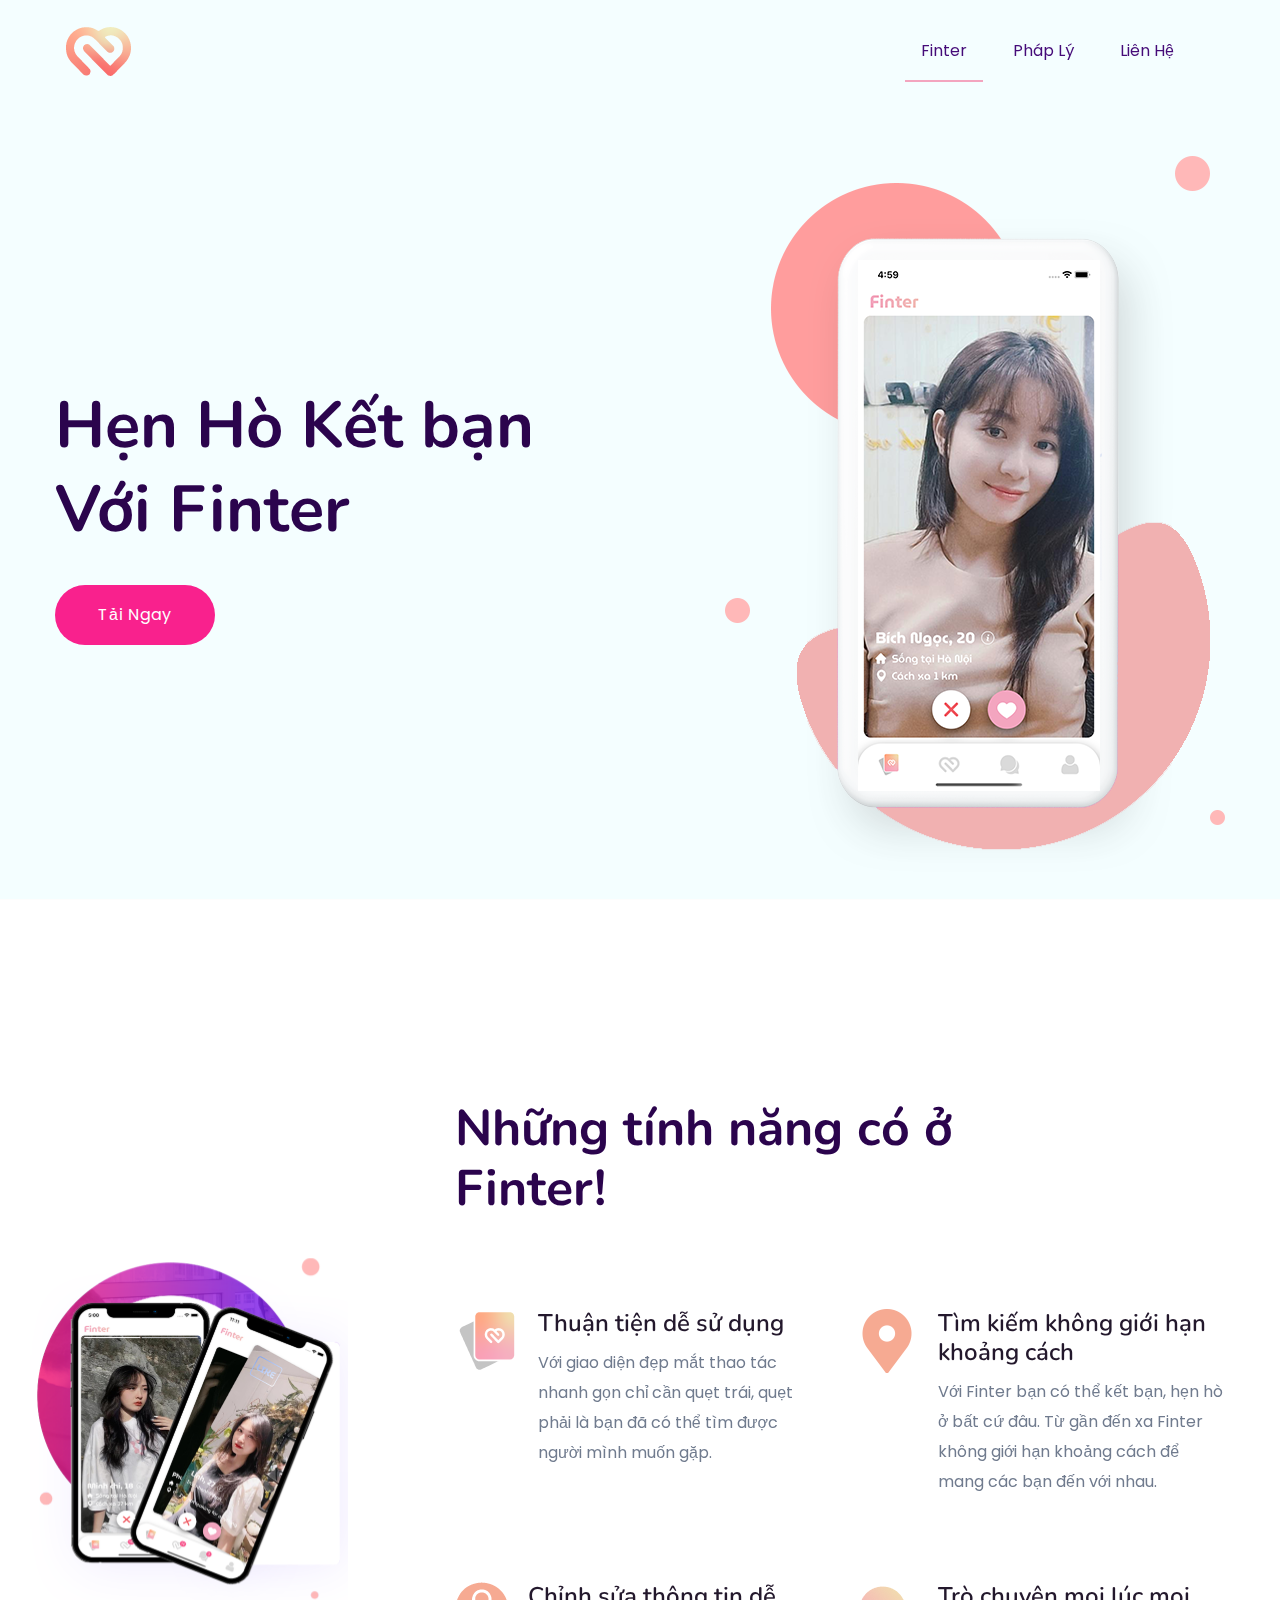
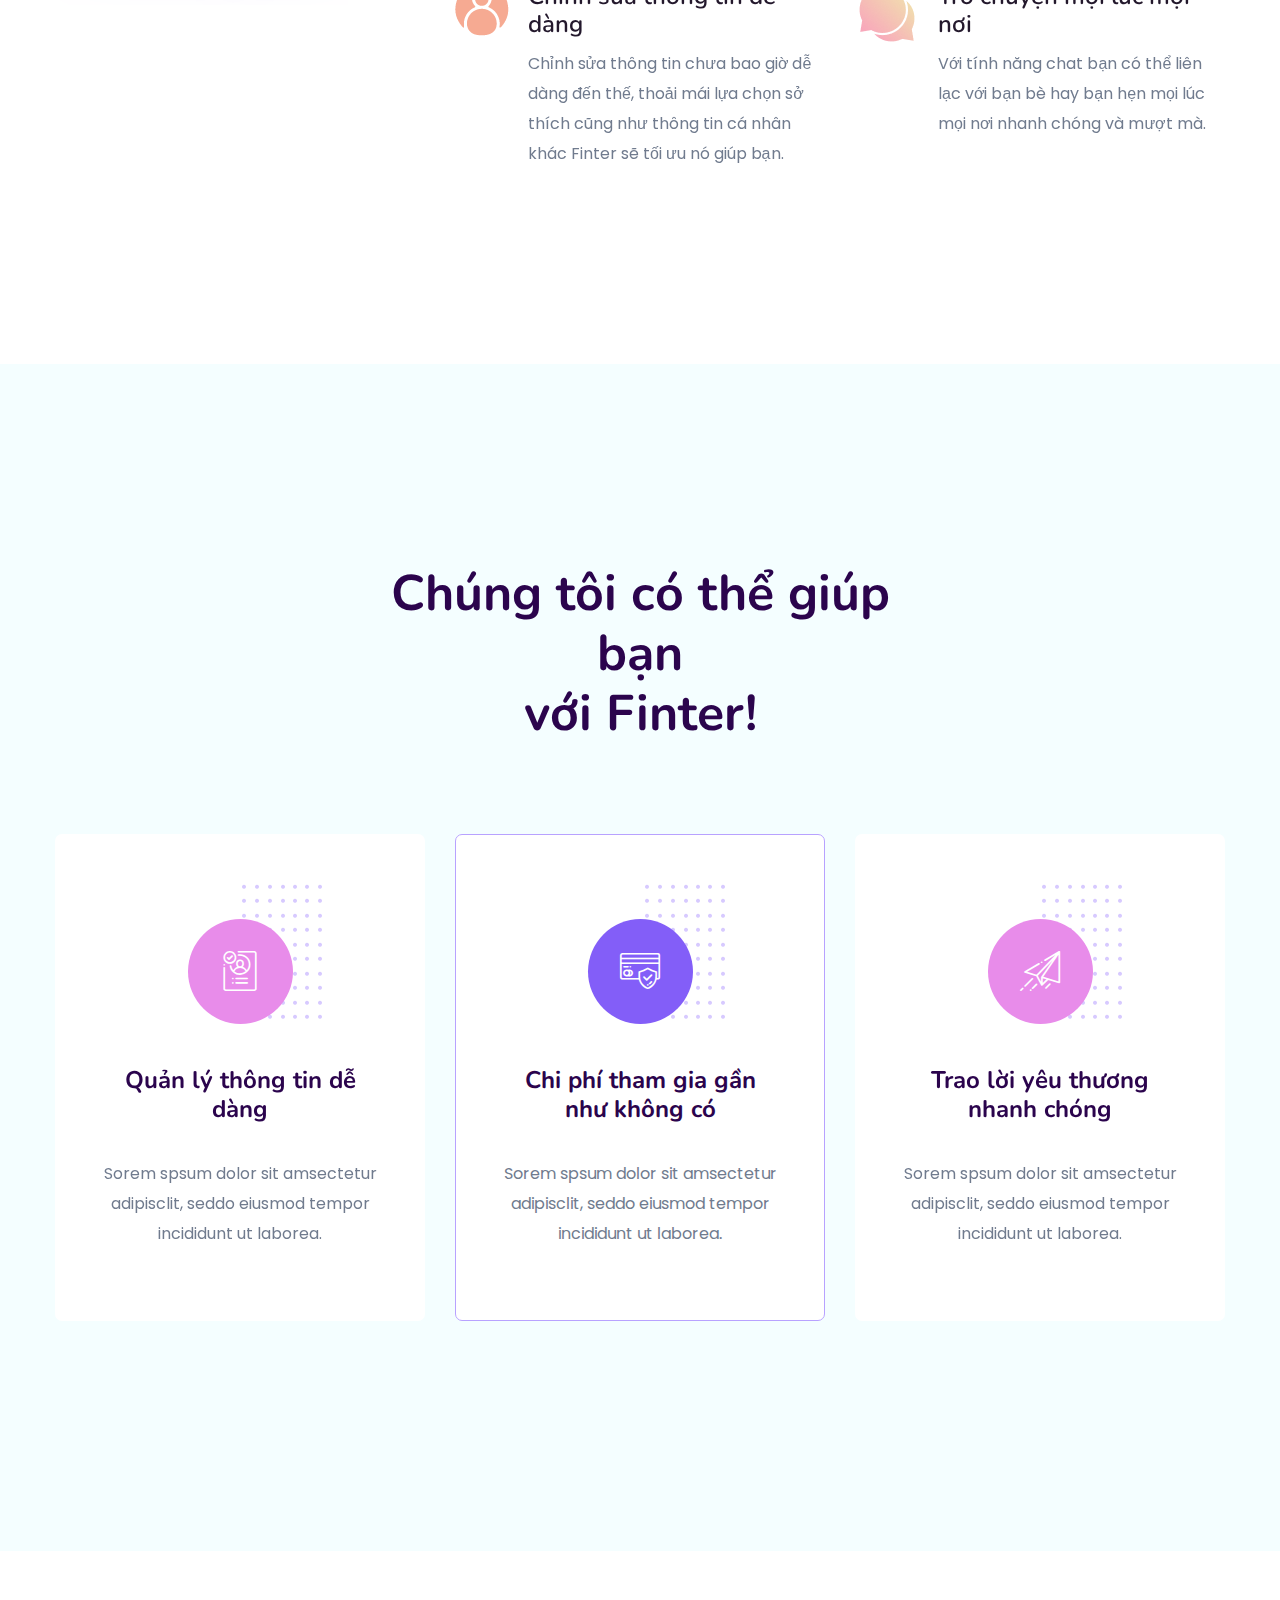
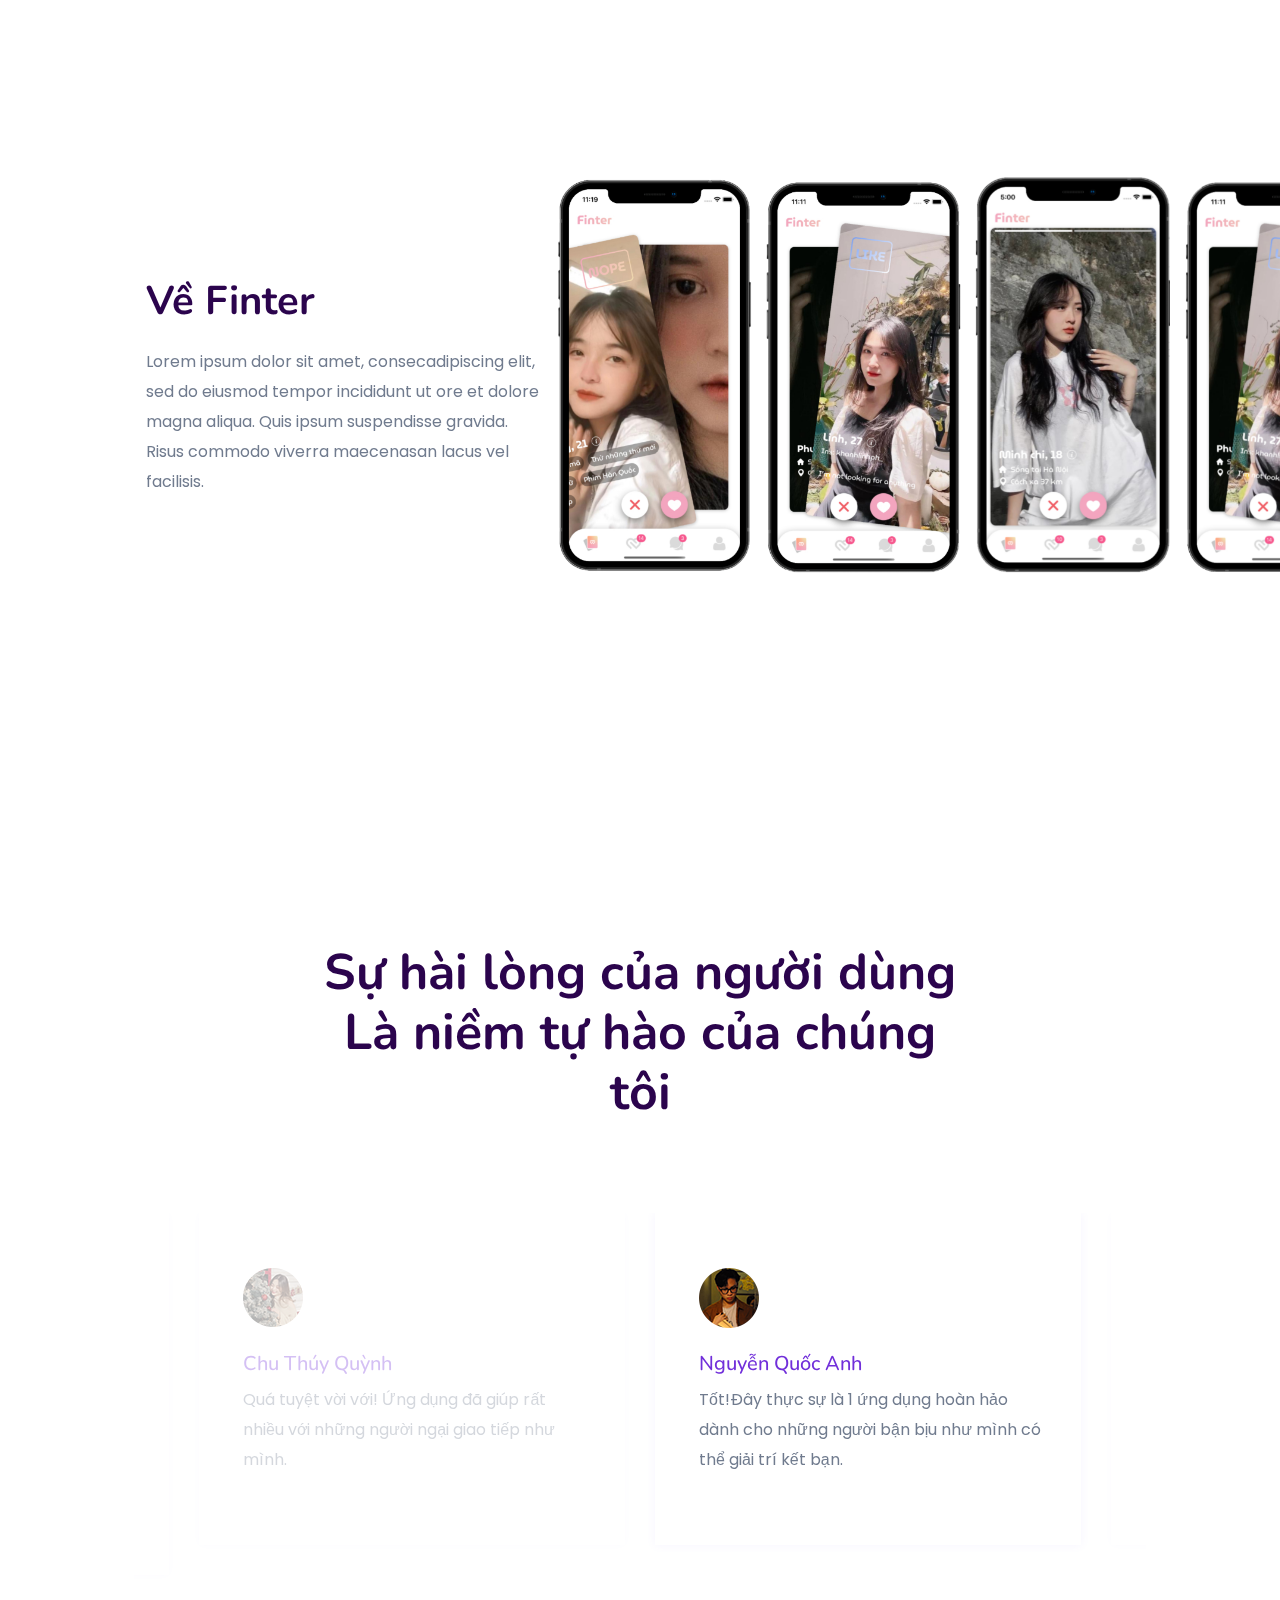
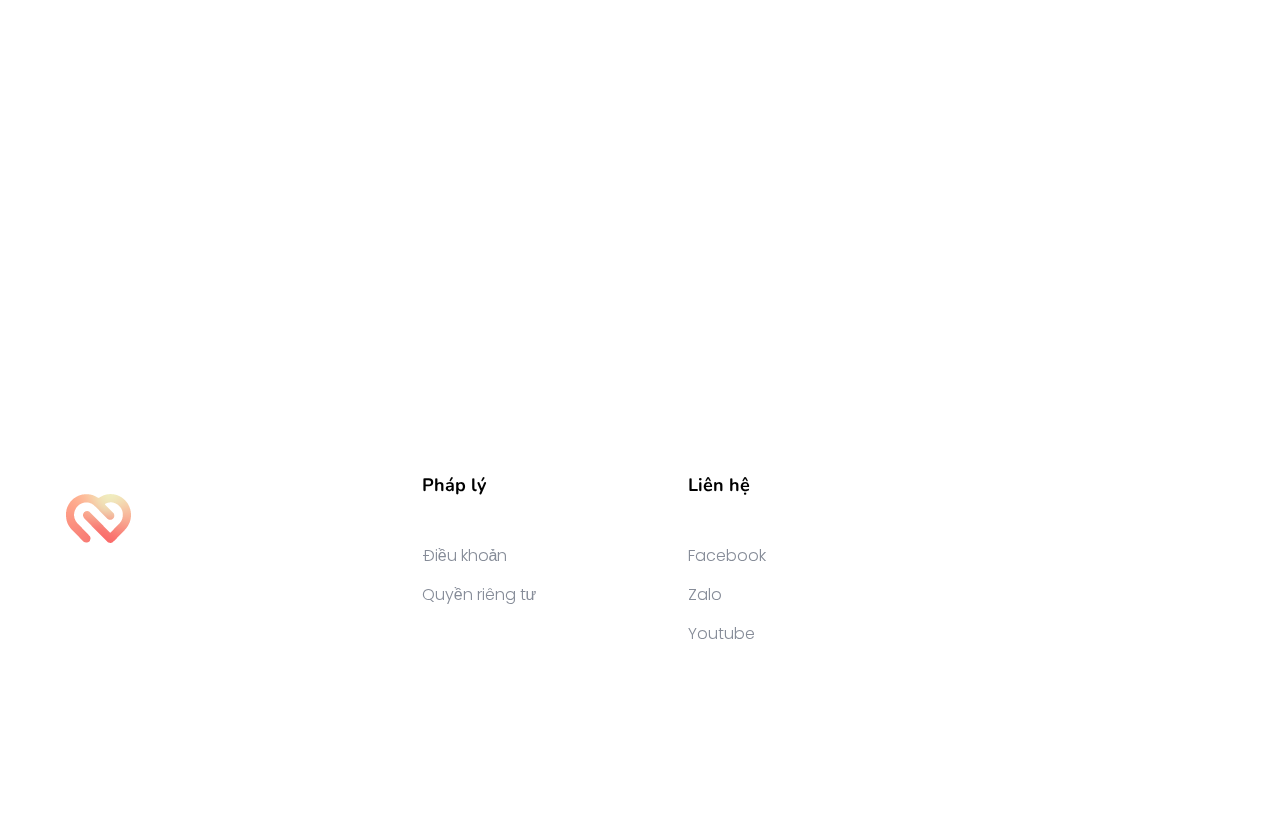
==== index.html @ 0898e244 "Fix screen mobile" ====
<!doctype html>
<html class="no-js" lang="zxx">
    <head>
        <meta charset="utf-8">
        <meta http-equiv="x-ua-compatible" content="ie=edge">
        <title>Finter</title>
        <meta name="description" content="">
        <meta name="viewport" content="width=device-width, initial-scale=1">
        <link rel="manifest" href="site.webmanifest">
		<link rel="shortcut icon" type="image/x-icon" href="assets/img/favicon.ico">

		<!-- CSS here -->
            <link rel="stylesheet" href="assets/css/bootstrap.min.css">
            <link rel="stylesheet" href="assets/css/owl.carousel.min.css">
            <link rel="stylesheet" href="assets/css/flaticon.css">
            <link rel="stylesheet" href="assets/css/slicknav.css">
            <link rel="stylesheet" href="assets/css/animate.min.css">
            <link rel="stylesheet" href="assets/css/magnific-popup.css">
            <link rel="stylesheet" href="assets/css/fontawesome-all.min.css">
            <link rel="stylesheet" href="assets/css/themify-icons.css">
            <link rel="stylesheet" href="assets/css/slick.css">
            <link rel="stylesheet" href="assets/css/nice-select.css">
            <link rel="stylesheet" href="assets/css/style.css">
   </head>

   <body>
       
    <!-- Preloader Start -->
    <div id="preloader-active">
        <div class="preloader d-flex align-items-center justify-content-center">
            <div class="preloader-inner position-relative">
                <div class="preloader-circle"></div>
                <div class="preloader-img pere-text">
                    <img src="assets/img/logo/logotran-87.png" alt="">
                </div>
            </div>
        </div>
    </div>
    <!-- Preloader Start -->

    <header>
        <!-- Header Start -->
       <div class="header-area header-transparrent ">
            <div class="main-header header-sticky">
                <div class="container">
                    <div class="row align-items-center">
                        <!-- Logo -->
                        <div class="col-xl-2 col-lg-2 col-md-2">
                            <div class="logo">
                                <a href="index.html"><img src="assets/img/logo/logotran-87.png " alt=""></a>
                            </div>
                        </div>
                        <div class="col-xl-10 col-lg-10 col-md-10">
                            <!-- Main-menu -->
                            <div class="main-menu f-right d-none d-lg-block">
                                <nav>
                                    <ul id="navigation">    
                                        <li class="active"><a href="index.html"> Finter</a></li>
                                        <!-- <li><a href="feature.html">Feature</a></li>
                                        <li><a href="services.html">Services</a></li>
                                        <li><a href="pricing.html">Pricing</a></li> -->
                                        <li><a href="#">Pháp Lý</a>
                                            <ul class="submenu">
                                                <li><a href="Term.html">Điều Khoản</a></li>
                                                <li><a href="Privacy.html">Quyền Riêng Tư</a></li>
                                                <!-- <li><a href="elements.html">Element</a></li> -->
                                            </ul>
                                        </li>
                                        <li><a href="contact.html">Liên Hệ</a></li>
                                    </ul>
                                </nav>
                            </div>
                        </div>
                        <!-- Mobile Menu -->
                        <div class="col-12">
                            <div class="mobile_menu d-block d-lg-none"></div>
                        </div>
                    </div>
                </div>
            </div>
       </div>
        <!-- Header End -->
    </header>

    <main>

        <!-- Slider Area Start-->
        <div class="slider-area ">
            <div class="slider-active">
                <div class="single-slider slider-height slider-padding sky-blue d-flex align-items-center">
                    <div class="container">
                        <div class="row d-flex align-items-center">
                            <div class="col-lg-6 col-md-9 ">
                                <div class="hero__caption">
                                    <!-- <span data-animation="fadeInUp" data-delay=".4s">App Landing Page</span> -->
                                    <h1 data-animation="fadeInUp" data-delay=".6s">Hẹn Hò Kết bạn<br>Với Finter</h1>
                                    <!-- <p data-animation="fadeInUp" data-delay=".8s">Dorem ipsum dolor sitamet, consectetur adipiscing elit, sed do eiusm tempor incididunt ulabore et dolore magna aliqua.</p> -->
                                    <!-- Slider btn -->
                                   <div class="slider-btns">
                                        <!-- Hero-btn -->
                                        <a data-animation="fadeInLeft" data-delay="1.0s" href="services.html" class="btn radius-btn">Tải ngay</a>
                                        <!-- Video Btn -->
                                        <!-- <a data-animation="fadeInRight" data-delay="1.0s" class="popup-video video-btn ani-btn" href="https://www.youtube.com/watch?v=1aP-TXUpNoU"><i class="fas fa-play"></i></a> -->
                                   </div>
                                </div>
                            </div>
                            <div class="col-lg-6">
                                <div class="hero__img d-none d-lg-block f-right" data-animation="fadeInRight" data-delay="1s">
                                    <img src="assets/img/hero/hero_right.png" alt="">
                                </div>
                            </div>
                        </div>
                    </div>
                </div> 
                <div class="single-slider slider-height slider-padding sky-blue d-flex align-items-center">
                    <div class="container">
                        <div class="row d-flex align-items-center">
                            <div class="col-lg-6 col-md-9 ">
                                <div class="hero__caption">
                                    <span data-animation="fadeInUp" data-delay=".4s">App Landing Page</span>
                                    <h1 data-animation="fadeInUp" data-delay=".6s">Get things done<br>with Appco</h1>
                                    <p data-animation="fadeInUp" data-delay=".8s">Dorem ipsum dolor sitamet, consectetur adipiscing elit, sed do eiusm tempor incididunt ulabore et dolore magna aliqua.</p>
                                    <!-- Slider btn -->
                                   <div class="slider-btns">
                                        <!-- Hero-btn -->
                                        <a data-animation="fadeInLeft" data-delay="1.0s" href="industries.html" class="btn radius-btn">Download</a>
                                        <!-- Video Btn -->
                                        <a data-animation="fadeInRight" data-delay="1.0s" class="popup-video video-btn ani-btn" href="https://www.youtube.com/watch?v=1aP-TXUpNoU"><i class="fas fa-play"></i></a>
                                   </div>
                                </div>
                            </div>
                            <div class="col-lg-6">
                                <div class="hero__img d-none d-lg-block f-right" data-animation="fadeInRight" data-delay="1s">
                                    <img src="assets/img/hero/hero_right.png" alt="">
                                </div>
                            </div>
                        </div>
                    </div>
                </div> 
            </div>
        </div>
        <!-- Slider Area End -->
        <!-- Best Features Start -->
        <section class="best-features-area section-padd4">
            <div class="container">
                <div class="row justify-content-end">
                    <div class="col-xl-8 col-lg-10">
                        <!-- Section Tittle -->
                        <div class="row">
                            <div class="col-lg-10 col-md-10">
                                <div class="section-tittle">
                                    <h2>Những tính năng có ở Finter!</h2>
                                </div>
                            </div>
                        </div>
                        <!-- Section caption -->
                        <div class="row">
                            <div class="col-xl-6 col-lg-6 col-md-6">
                                <div class="single-features mb-70">
                                    <div class="features-icon">
                                        <img src="assets/img/icons/discoverActive.png" alt="">
                                    </div>
                                    <div class="features-caption">
                                        <h3>Thuận tiện dễ sử dụng</h3>
                                        <p>Với giao diện đẹp mắt thao tác nhanh gọn chỉ cần quẹt trái, quẹt phải là bạn đã có thể tìm được người mình muốn gặp.</p>
                                    </div>
                                </div>
                            </div>
                             <div class="col-xl-6 col-lg-6 col-md-6">
                                <div class="single-features mb-70">
                                    <div class="features-icon">
                                        <img src="assets/img/icons/place.png " alt="">
                                    </div>
                                    <div class="features-caption">
                                        <h3>Tìm kiếm không giới hạn khoảng cách</h3>
                                        <p>Với Finter bạn có thể kết bạn, hẹn hò ở bất cứ đâu. Từ gần đến xa Finter không giới hạn khoảng cách để mang các bạn đến với nhau.</p>
                                    </div>
                                </div>
                            </div> 
                            <div class="col-xl-6 col-lg-6 col-md-6">
                                <div class="single-features mb-70">
                                    <div class="features-icon">
                                        <img src="assets/img/icons/infor.png" alt="">
                                    </div>
                                    <div class="features-caption">
                                        <h3>Chỉnh sửa thông tin dễ dàng</h3>
                                        <p>Chỉnh sửa thông tin chưa bao giờ dễ dàng đến thế, thoải mái lựa chọn sở thích cũng như thông tin cá nhân khác Finter sẽ tối ưu nó giúp bạn.</p>
                                    </div>
                                </div>
                            </div>
                             <div class="col-xl-6 col-lg-6 col-md-6">
                                <div class="single-features mb-70">
                                    <div class="features-icon">
                                        <img src="assets/img/icons/talkActive.png" alt="">
                                    </div>
                                    <div class="features-caption">
                                        <h3>Trò chuyện mọi lúc mọi nơi</h3>
                                        <p>Với tính năng chat bạn có thể liên lạc với bạn bè hay bạn hẹn mọi lúc mọi nơi nhanh chóng và mượt mà.</p>
                                    </div>
                                </div>
                            </div>
                        </div>
                    </div>
                </div>
            </div>
            <!-- Shpe -->
            <div class="features-shpae d-none d-lg-block">
                <img src="assets/img/shape/best-features.png" alt="">
            </div>
        </section>
        <!-- Best Features End -->
        <!-- Services Area Start -->
        <section class="service-area sky-blue section-padding2" >
            <div class="container">
                <!-- Section Tittle -->
                <div class="row d-flex justify-content-center">
                    <div class="col-lg-6">
                        <div class="section-tittle text-center">
                            <h2>Chúng tôi có thể giúp bạn<br>với Finter!</h2>
                        </div>
                    </div>
                </div>
                <!-- Section caption -->
                <div class="row">
                    <div class="col-xl-4 col-lg-4 col-md-6">
                        <div class="services-caption text-center mb-30">
                            <div class="service-icon">
                                <span class="flaticon-businessman"></span>
                            </div> 
                            <div class="service-cap">
                                <h4><a>Quản lý thông tin dễ dàng</a></h4>
                                <p>Sorem spsum dolor sit amsectetur adipisclit, seddo eiusmod tempor incididunt ut laborea.</p>
                            </div>
                        </div>
                    </div>
                    <div class="col-xl-4 col-lg-4 col-md-6">
                        <div class="services-caption active text-center mb-30">
                            <div class="service-icon">
                                <span class="flaticon-pay"></span>
                            </div> 
                            <div class="service-cap">
                                <h4><a>Chi phí tham gia gần như không có</a></h4>
                                <p>Sorem spsum dolor sit amsectetur adipisclit, seddo eiusmod tempor incididunt ut laborea.</p>
                            </div>
                        </div>
                    </div> 
                    <div class="col-xl-4 col-lg-4 col-md-6">
                        <div class="services-caption text-center mb-30">
                            <div class="service-icon">
                                <span class="flaticon-plane"></span>
                            </div> 
                            <div class="service-cap">
                                <h4><a>Trao lời yêu thương nhanh chóng</a></h4>
                                <p>Sorem spsum dolor sit amsectetur adipisclit, seddo eiusmod tempor incididunt ut laborea.</p>
                            </div>
                        </div>
                    </div>
                </div>
            </div>
        </section>
        <!-- Services Area End -->
        <!-- Applic App Start -->
        <div class="applic-apps section-padding2" >
            <div class="container-fluid">
                <div class="row">
                    <!-- slider Heading -->
                    <div class="col-xl-4 col-lg-4 col-md-8">
                        <div class="single-cases-info mb-30">
                            <h3><br>Về Finter</h3>
                            <p>Lorem ipsum dolor sit amet, consecadipiscing elit, sed do eiusmod tempor incididunt ut ore et dolore magna aliqua. Quis ipsum suspendisse gravida. Risus commodo viverra maecenasan lacus vel facilisis. </p>
                        </div>
                    </div>
                    <!-- OwL -->
                    <div class="col-xl-8 col-lg-8 col-md-col-md-7">
                        <div class="app-active owl-carousel"> 
                            <div class="single-cases-img">
                                <img src="assets/img/gallery/App4.png" alt="">
                            </div>
                            <div class="single-cases-img">
                                <img src="assets/img/gallery/App5.png" alt="">
                            </div>
                            <div class="single-cases-img">
                                <img src="assets/img/gallery/App6.png" alt="">
                            </div>
                            <div class="single-cases-img">
                                <img src="assets/img/gallery/App7.png" alt="">
                            </div>
                            <div class="single-cases-img">
                                <img src="assets/img/gallery/App8.png" alt="">
                            </div>
                        </div>
                    </div>
                </div>
            </div>
        </div>
        <!-- Applic App End -->
        <!-- Best Pricing Start -->
        <!-- <section class="best-pricing pricing-padding" data-background="assets/img/gallery/best_pricingbg.jpg">
            <div class="container">-->
                <!-- Section Tittle -->
                <!-- <div class="row d-flex justify-content-center">
                    <div class="col-lg-6 col-md-8">
                        <div class="section-tittle section-tittle2 text-center">
                            <h2>Choose Your Very Best Pricing Plan.</h2>
                        </div>
                    </div>
                </div>
            </div>
        </section> -->
        <!-- Best Pricing End -->
        <!-- Pricing Card Start -->
        <!-- <div class="pricing-card-area">
            <div class="container">
                <div class="row">
                    <div class="col-xl-4 col-lg-4 col-md-6">
                        <div class="single-card text-center mb-30">
                            <div class="card-top">
                                <span>2 Years</span>
                                <h4>$05 <span>/ month</span></h4>
                            </div>
                            <div class="card-bottom">
                                <ul>
                                    <li>Increase traffic 50%</li>
                                    <li>E-mail support</li>
                                    <li>10 Free Optimization</li>
                                    <li>24/7  support</li>
                                </ul>
                                <a href="services.html" class="btn card-btn1">Get Started</a>
                            </div>
                        </div>
                    </div>
                    <div class="col-xl-4 col-lg-4 col-md-6">
                        <div class="single-card  text-center mb-30">
                            <div class="card-top">
                                <span>2 Years</span>
                                <h4>$05 <span>/ month</span></h4>
                            </div>
                            <div class="card-bottom">
                                <ul>
                                    <li>Increase traffic 50%</li>
                                    <li>E-mail support</li>
                                    <li>10 Free Optimization</li>
                                    <li>24/7  support</li>
                                </ul>
                                <a href="services.html" class="btn card-btn1">Get Started</a>
                            </div>
                        </div>
                    </div>
                    <div class="col-xl-4 col-lg-4 col-md-6">
                        <div class="single-card text-center mb-30">
                            <div class="card-top">
                                <span>2 Years</span>
                                <h4>$05 <span>/ month</span></h4>
                            </div>
                            <div class="card-bottom">
                                <ul>
                                    <li>Increase traffic 50%</li>
                                    <li>E-mail support</li>
                                    <li>10 Free Optimization</li>
                                    <li>24/7  support</li>
                                </ul>
                                <a href="services.html" class="btn card-btn1">Get Started</a>
                            </div>
                        </div>
                    </div>
                </div>
            </div>
        </div> -->
        <!-- Pricing Card End -->
        <!-- Our Customer Start -->
        <div class="our-customer section-padd-top30" >
            <div class="container-fluid">
            <div class="our-customer-wrapper">
                    <!-- Section Tittle -->
                    <div class="row d-flex justify-content-center">
                        <div class="col-xl-8">
                            <div class="section-tittle text-center">
                                <h2>Sự hài lòng của người dùng<br> Là niềm tự hào của chúng tôi</h2>
                            </div>
                        </div>
                    </div>
                    <div class="row">
                        <div class="col-12">
                            <div class="customar-active dot-style d-flex dot-style">
                                <div class="single-customer mb-100">
                                    <div class="what-img">
                                        <img src="assets/img/shape/man4.png" alt="">
                                    </div>
                                    <div class="what-cap">
                                        <h4><a>Phạm Văn Khoa</a></h4>
                                        <p>Nhờ Finter mà mình đã tìm được nửa kia cũng như hàng ngàn người có cùng sở thích với mình.</p>
                                    </div>
                                </div>
                            
                                <div class="single-customer mb-100">
                                    <div class="what-img">
                                        <img src="assets/img/shape/man5.png" alt="">
                                    </div>
                                    <div class="what-cap">
                                        <h4><a>Nguyễn Quốc Hiếu</a></h4>
                                        <p>Tìm người phù hợp chưa bao giờ là dễ với mình, thế nhưng nhờ Finter mọi thứ đã trở nên quá dễ dàng và cũng từ đó mình đã tìm được người ấy.</p>
                                    </div>
                                </div>
                            
                                <div class="single-customer mb-100">
                                    <div class="what-img">
                                        <img src="assets/img/shape/man6.png" alt="">
                                    </div>
                                    <div class="what-cap">
                                        <h4><a>Chu Thúy Quỳnh</a></h4>
                                        <p>Quá tuyệt vời với! Ứng dụng đã giúp rất nhiều với những người ngại giao tiếp như mình.</p>
                                    </div>
                                </div>
                            
                                <div class="single-customer mb-100">
                                    <div class="what-img">
                                        <img src="assets/img/shape/man7.png" alt="">
                                    </div>
                                    <div class="what-cap">
                                        <h4><a>Nguyễn Quốc Anh</a></h4>
                                        <p>Tốt!Đây thực sự là 1 ứng dụng hoàn hảo dành cho những người bận bịu như mình có thể giải trí kết bạn.</p>
                                    </div>
                                </div>
                            
                            </div>
                        </div>
                    </div>
            </div>
            </div>
        </div>           
        <!-- Our Customer End -->        
     
    </main>
   <footer>

       <!-- Footer Start-->
      <div class="footer-main">
        <div class="footer-area footer-padding">
            <div class="container">
                <div class="row  justify-content-between">
                    <div class="col-lg-3 col-md-4 col-sm-8">
                         <div class="single-footer-caption mb-30">
                              <!-- logo -->
                             <div class="footer-logo">
                                 <a href="index.html"><img src="assets/img/logo/logotran-87.png" alt=""></a>
                             </div>
                             <div class="footer-tittle">
                                 <div class="footer-pera">
                                     <!-- <p class="info1">Lorem ipsum dolor sit amet, consectetur adipisicing elit sed do eiusmod tempor incididunt ut labore.</p> -->
                                </div>
                             </div>
                         </div>
                    </div>
                    <div class="col-lg-2 col-md-4 col-sm-5">
                        <div class="single-footer-caption mb-50">
                            <div class="footer-tittle">
                                <h4>Pháp lý</h4>
                                <ul>
                                    <li><a href="Term.html">Điều khoản</a></li>
                                    <li><a href="Privacy.html">Quyền riêng tư</a></li>
                                    <!-- <li><a href="#">Pricing</a></li>
                                    <li><a href="#">Download</a></li>
                                    <li><a href="#">Reviews</a></li> -->
                                </ul>
                            </div>
                        </div>
                    </div>
                    <div class="col-lg-2 col-md-4 col-sm-7">
                        <div class="single-footer-caption mb-50">
                            <div class="footer-tittle">
                                <h4>Liên hệ</h4>
                                <ul>
                                    <li><a href="#">Facebook</a></li>
                                    <li><a href="#">Zalo</a></li>
                                    <li><a href="#">Youtube</a></li>
                                    
                                </ul>
                            </div>
                        </div>
                    </div>
                    <div class="col-lg-3 col-md-6 col-sm-8">
                        <div class="single-footer-caption mb-50">
                            <div class="footer-tittle">
                                <!-- <h4>Newsletter</h4>
                                 <div class="footer-pera footer-pera2">
                                 <p>Heaven fruitful doesn't over lesser in days. Appear </p>
                             </div>  -->
                             <!-- Form -->
                             <!-- <div class="footer-form">
                                 <div id="mc_embed_signup">
                                     <form target="_blank" action="https://spondonit.us12.list-manage.com/subscribe/post?u=1462626880ade1ac87bd9c93a&amp;id=92a4423d01" method="get" class="subscribe_form relative mail_part" novalidate="true">
                                         <input type="email" name="EMAIL" id="newsletter-form-email" placeholder=" Email Address " class="placeholder hide-on-focus" onfocus="this.placeholder = ''" onblur="this.placeholder = ' Email Address '">
                                         <div class="form-icon">
                                             <button type="submit" name="submit" id="newsletter-submit" class="email_icon newsletter-submit button-contactForm"><img src="assets/img/shape/form_icon.png" alt=""></button>
                                         </div>
                                         <div class="mt-10 info"></div>
                                     </form>
                                 </div>
                             </div> -->
                            </div>
                        </div>
                    </div>
                </div>
                <!-- Copy-Right -->
                <div class="row align-items-center">
                    <div class="col-xl-12 ">
                        <div class="footer-copy-right">
                           <!-- <p>Link back to Colorlib can't be removed. Template is licensed under CC BY 3.0.
  Copyright &copy;<script>document.write(new Date().getFullYear());</script> All rights reserved | This template is made with <i class="ti-heart" aria-hidden="true"></i> by <a href="https://colorlib.com" target="_blank">Colorlib</a>
  <!-- Link back to Colorlib can't be removed. Template is licensed under CC BY 3.0. --></p> 
                        </div>
                    </div>
                </div>
            </div>
        </div>
      </div>
       <!-- Footer End-->

   </footer>
   
	<!-- JS here -->
	
		<!-- All JS Custom Plugins Link Here here -->
        <script src="./assets/js/vendor/modernizr-3.5.0.min.js"></script>
		
		<!-- Jquery, Popper, Bootstrap -->
		<script src="./assets/js/vendor/jquery-1.12.4.min.js"></script>
        <script src="./assets/js/popper.min.js"></script>
        <script src="./assets/js/bootstrap.min.js"></script>
	    <!-- Jquery Mobile Menu -->
        <script src="./assets/js/jquery.slicknav.min.js"></script>

		<!-- Jquery Slick , Owl-Carousel Plugins -->
        <script src="./assets/js/owl.carousel.min.js"></script>
        <script src="./assets/js/slick.min.js"></script>
        <!-- Date Picker -->
        <script src="./assets/js/gijgo.min.js"></script>
		<!-- One Page, Animated-HeadLin -->
        <script src="./assets/js/wow.min.js"></script>
		<script src="./assets/js/animated.headline.js"></script>
        <script src="./assets/js/jquery.magnific-popup.js"></script>

		<!-- Scrollup, nice-select, sticky -->
        <script src="./assets/js/jquery.scrollUp.min.js"></script>
        <script src="./assets/js/jquery.nice-select.min.js"></script>
		<script src="./assets/js/jquery.sticky.js"></script>
        
        <!-- contact js -->
        <script src="./assets/js/contact.js"></script>
        <script src="./assets/js/jquery.form.js"></script>
        <script src="./assets/js/jquery.validate.min.js"></script>
        <script src="./assets/js/mail-script.js"></script>
        <script src="./assets/js/jquery.ajaxchimp.min.js"></script>
        
		<!-- Jquery Plugins, main Jquery -->	
        <script src="./assets/js/plugins.js"></script>
        <script src="./assets/js/main.js"></script>
        
    </body>
</html>
---- assets/css/flaticon.css ----
/*
  	Flaticon icon font: Flaticon
  	Creation date: 20/02/2020 09:43
  	*/

@font-face {
  font-family: "Flaticon";
  src: url("../fonts/Flaticon.eot");
  src: url("../fonts/Flaticon.eot?#iefix") format("embedded-opentype"),
       url("../fonts/Flaticon.woff2") format("woff2"),
       url("../fonts/Flaticon.woff") format("woff"),
       url("../fonts/Flaticon.ttf") format("truetype"),
       url("../fonts/Flaticon.svg#Flaticon") format("svg");
  font-weight: normal;
  font-style: normal;
}

@media screen and (-webkit-min-device-pixel-ratio:0) {
  @font-face {
    font-family: "Flaticon";
    src: url("../fonts/Flaticon.svg#Flaticon") format("svg");
  }
}

[class^="flaticon-"]:before, [class*=" flaticon-"]:before,
[class^="flaticon-"]:after, [class*=" flaticon-"]:after {   
  font-family: Flaticon;

}

.flaticon-businessman:before { content: "\f100"; }
.flaticon-pay:before { content: "\f101"; }
.flaticon-plane:before { content: "\f102"; }
.flaticon-support:before { content: "\f104"; }
---- assets/css/themify-icons.css ----
@font-face {
	font-family: 'themify';
	src:url('../fonts/themify.eot?-fvbane');


	src:url('../fonts/themify.eot?#iefix-fvbane') format('embedded-opentype'),
		url('../fonts/themify.woff?-fvbane') format('woff'),
		url('../fonts/themify.ttf?-fvbane') format('truetype'),
		url('../fonts/themify.svg?-fvbane#themify') format('svg');
	font-weight: normal;
	font-style: normal;
}

[class^="ti-"], [class*=" ti-"] {
	font-family: 'themify';
	speak: none;
	font-style: normal;
	font-weight: normal;
	font-variant: normal;
	text-transform: none;
	line-height: 1;

	/* Better Font Rendering =========== */
	-webkit-font-smoothing: antialiased;
	-moz-osx-font-smoothing: grayscale;
}

.ti-wand:before {
	content: "\e600";
}
.ti-volume:before {
	content: "\e601";
}
.ti-user:before {
	content: "\e602";
}
.ti-unlock:before {
	content: "\e603";
}
.ti-unlink:before {
	content: "\e604";
}
.ti-trash:before {
	content: "\e605";
}
.ti-thought:before {
	content: "\e606";
}
.ti-target:before {
	content: "\e607";
}
.ti-tag:before {
	content: "\e608";
}
.ti-tablet:before {
	content: "\e609";
}
.ti-star:before {
	content: "\e60a";
}
.ti-spray:before {
	content: "\e60b";
}
.ti-signal:before {
	content: "\e60c";
}
.ti-shopping-cart:before {
	content: "\e60d";
}
.ti-shopping-cart-full:before {
	content: "\e60e";
}
.ti-settings:before {
	content: "\e60f";
}
.ti-search:before {
	content: "\e610";
}
.ti-zoom-in:before {
	content: "\e611";
}
.ti-zoom-out:before {
	content: "\e612";
}
.ti-cut:before {
	content: "\e613";
}
.ti-ruler:before {
	content: "\e614";
}
.ti-ruler-pencil:before {
	content: "\e615";
}
.ti-ruler-alt:before {
	content: "\e616";
}
.ti-bookmark:before {
	content: "\e617";
}
.ti-bookmark-alt:before {
	content: "\e618";
}
.ti-reload:before {
	content: "\e619";
}
.ti-plus:before {
	content: "\e61a";
}
.ti-pin:before {
	content: "\e61b";
}
.ti-pencil:before {
	content: "\e61c";
}
.ti-pencil-alt:before {
	content: "\e61d";
}
.ti-paint-roller:before {
	content: "\e61e";
}
.ti-paint-bucket:before {
	content: "\e61f";
}
.ti-na:before {
	content: "\e620";
}
.ti-mobile:before {
	content: "\e621";
}
.ti-minus:before {
	content: "\e622";
}
.ti-medall:before {
	content: "\e623";
}
.ti-medall-alt:before {
	content: "\e624";
}
.ti-marker:before {
	content: "\e625";
}
.ti-marker-alt:before {
	content: "\e626";
}
.ti-arrow-up:before {
	content: "\e627";
}
.ti-arrow-right:before {
	content: "\e628";
}
.ti-arrow-left:before {
	content: "\e629";
}
.ti-arrow-down:before {
	content: "\e62a";
}
.ti-lock:before {
	content: "\e62b";
}
.ti-location-arrow:before {
	content: "\e62c";
}
.ti-link:before {
	content: "\e62d";
}
.ti-layout:before {
	content: "\e62e";
}
.ti-layers:before {
	content: "\e62f";
}
.ti-layers-alt:before {
	content: "\e630";
}
.ti-key:before {
	content: "\e631";
}
.ti-import:before {
	content: "\e632";
}
.ti-image:before {
	content: "\e633";
}
.ti-heart:before {
	content: "\e634";
}
.ti-heart-broken:before {
	content: "\e635";
}
.ti-hand-stop:before {
	content: "\e636";
}
.ti-hand-open:before {
	content: "\e637";
}
.ti-hand-drag:before {
	content: "\e638";
}
.ti-folder:before {
	content: "\e639";
}
.ti-flag:before {
	content: "\e63a";
}
.ti-flag-alt:before {
	content: "\e63b";
}
.ti-flag-alt-2:before {
	content: "\e63c";
}
.ti-eye:before {
	content: "\e63d";
}
.ti-export:before {
	content: "\e63e";
}
.ti-exchange-vertical:before {
	content: "\e63f";
}
.ti-desktop:before {
	content: "\e640";
}
.ti-cup:before {
	content: "\e641";
}
.ti-crown:before {
	content: "\e642";
}
.ti-comments:before {
	content: "\e643";
}
.ti-comment:before {
	content: "\e644";
}
.ti-comment-alt:before {
	content: "\e645";
}
.ti-close:before {
	content: "\e646";
}
.ti-clip:before {
	content: "\e647";
}
.ti-angle-up:before {
	content: "\e648";
}
.ti-angle-right:before {
	content: "\e649";
}
.ti-angle-left:before {
	content: "\e64a";
}
.ti-angle-down:before {
	content: "\e64b";
}
.ti-check:before {
	content: "\e64c";
}
.ti-check-box:before {
	content: "\e64d";
}
.ti-camera:before {
	content: "\e64e";
}
.ti-announcement:before {
	content: "\e64f";
}
.ti-brush:before {
	content: "\e650";
}
.ti-briefcase:before {
	content: "\e651";
}
.ti-bolt:before {
	content: "\e652";
}
.ti-bolt-alt:before {
	content: "\e653";
}
.ti-blackboard:before {
	content: "\e654";
}
.ti-bag:before {
	content: "\e655";
}
.ti-move:before {
	content: "\e656";
}
.ti-arrows-vertical:before {
	content: "\e657";
}
.ti-arrows-horizontal:before {
	content: "\e658";
}
.ti-fullscreen:before {
	content: "\e659";
}
.ti-arrow-top-right:before {
	content: "\e65a";
}
.ti-arrow-top-left:before {
	content: "\e65b";
}
.ti-arrow-circle-up:before {
	content: "\e65c";
}
.ti-arrow-circle-right:before {
	content: "\e65d";
}
.ti-arrow-circle-left:before {
	content: "\e65e";
}
.ti-arrow-circle-down:before {
	content: "\e65f";
}
.ti-angle-double-up:before {
	content: "\e660";
}
.ti-angle-double-right:before {
	content: "\e661";
}
.ti-angle-double-left:before {
	content: "\e662";
}
.ti-angle-double-down:before {
	content: "\e663";
}
.ti-zip:before {
	content: "\e664";
}
.ti-world:before {
	content: "\e665";
}
.ti-wheelchair:before {
	content: "\e666";
}
.ti-view-list:before {
	content: "\e667";
}
.ti-view-list-alt:before {
	content: "\e668";
}
.ti-view-grid:before {
	content: "\e669";
}
.ti-uppercase:before {
	content: "\e66a";
}
.ti-upload:before {
	content: "\e66b";
}
.ti-underline:before {
	content: "\e66c";
}
.ti-truck:before {
	content: "\e66d";
}
.ti-timer:before {
	content: "\e66e";
}
.ti-ticket:before {
	content: "\e66f";
}
.ti-thumb-up:before {
	content: "\e670";
}
.ti-thumb-down:before {
	content: "\e671";
}
.ti-text:before {
	content: "\e672";
}
.ti-stats-up:before {
	content: "\e673";
}
.ti-stats-down:before {
	content: "\e674";
}
.ti-split-v:before {
	content: "\e675";
}
.ti-split-h:before {
	content: "\e676";
}
.ti-smallcap:before {
	content: "\e677";
}
.ti-shine:before {
	content: "\e678";
}
.ti-shift-right:before {
	content: "\e679";
}
.ti-shift-left:before {
	content: "\e67a";
}
.ti-shield:before {
	content: "\e67b";
}
.ti-notepad:before {
	content: "\e67c";
}
.ti-server:before {
	content: "\e67d";
}
.ti-quote-right:before {
	content: "\e67e";
}
.ti-quote-left:before {
	content: "\e67f";
}
.ti-pulse:before {
	content: "\e680";
}
.ti-printer:before {
	content: "\e681";
}
.ti-power-off:before {
	content: "\e682";
}
.ti-plug:before {
	content: "\e683";
}
.ti-pie-chart:before {
	content: "\e684";
}
.ti-paragraph:before {
	content: "\e685";
}
.ti-panel:before {
	content: "\e686";
}
.ti-package:before {
	content: "\e687";
}
.ti-music:before {
	content: "\e688";
}
.ti-music-alt:before {
	content: "\e689";
}
.ti-mouse:before {
	content: "\e68a";
}
.ti-mouse-alt:before {
	content: "\e68b";
}
.ti-money:before {
	content: "\e68c";
}
.ti-microphone:before {
	content: "\e68d";
}
.ti-menu:before {
	content: "\e68e";
}
.ti-menu-alt:before {
	content: "\e68f";
}
.ti-map:before {
	content: "\e690";
}
.ti-map-alt:before {
	content: "\e691";
}
.ti-loop:before {
	content: "\e692";
}
.ti-location-pin:before {
	content: "\e693";
}
.ti-list:before {
	content: "\e694";
}
.ti-light-bulb:before {
	content: "\e695";
}
.ti-Italic:before {
	content: "\e696";
}
.ti-info:before {
	content: "\e697";
}
.ti-infinite:before {
	content: "\e698";
}
.ti-id-badge:before {
	content: "\e699";
}
.ti-hummer:before {
	content: "\e69a";
}
.ti-home:before {
	content: "\e69b";
}
.ti-help:before {
	content: "\e69c";
}
.ti-headphone:before {
	content: "\e69d";
}
.ti-harddrives:before {
	content: "\e69e";
}
.ti-harddrive:before {
	content: "\e69f";
}
.ti-gift:before {
	content: "\e6a0";
}
.ti-game:before {
	content: "\e6a1";
}
.ti-filter:before {
	content: "\e6a2";
}
.ti-files:before {
	content: "\e6a3";
}
.ti-file:before {
	content: "\e6a4";
}
.ti-eraser:before {
	content: "\e6a5";
}
.ti-envelope:before {
	content: "\e6a6";
}
.ti-download:before {
	content: "\e6a7";
}
.ti-direction:before {
	content: "\e6a8";
}
.ti-direction-alt:before {
	content: "\e6a9";
}
.ti-dashboard:before {
	content: "\e6aa";
}
.ti-control-stop:before {
	content: "\e6ab";
}
.ti-control-shuffle:before {
	content: "\e6ac";
}
.ti-control-play:before {
	content: "\e6ad";
}
.ti-control-pause:before {
	content: "\e6ae";
}
.ti-control-forward:before {
	content: "\e6af";
}
.ti-control-backward:before {
	content: "\e6b0";
}
.ti-cloud:before {
	content: "\e6b1";
}
.ti-cloud-up:before {
	content: "\e6b2";
}
.ti-cloud-down:before {
	content: "\e6b3";
}
.ti-clipboard:before {
	content: "\e6b4";
}
.ti-car:before {
	content: "\e6b5";
}
.ti-calendar:before {
	content: "\e6b6";
}
.ti-book:before {
	content: "\e6b7";
}
.ti-bell:before {
	content: "\e6b8";
}
.ti-basketball:before {
	content: "\e6b9";
}
.ti-bar-chart:before {
	content: "\e6ba";
}
.ti-bar-chart-alt:before {
	content: "\e6bb";
}
.ti-back-right:before {
	content: "\e6bc";
}
.ti-back-left:before {
	content: "\e6bd";
}
.ti-arrows-corner:before {
	content: "\e6be";
}
.ti-archive:before {
	content: "\e6bf";
}
.ti-anchor:before {
	content: "\e6c0";
}
.ti-align-right:before {
	content: "\e6c1";
}
.ti-align-left:before {
	content: "\e6c2";
}
.ti-align-justify:before {
	content: "\e6c3";
}
.ti-align-center:before {
	content: "\e6c4";
}
.ti-alert:before {
	content: "\e6c5";
}
.ti-alarm-clock:before {
	content: "\e6c6";
}
.ti-agenda:before {
	content: "\e6c7";
}
.ti-write:before {
	content: "\e6c8";
}
.ti-window:before {
	content: "\e6c9";
}
.ti-widgetized:before {
	content: "\e6ca";
}
.ti-widget:before {
	content: "\e6cb";
}
.ti-widget-alt:before {
	content: "\e6cc";
}
.ti-wallet:before {
	content: "\e6cd";
}
.ti-video-clapper:before {
	content: "\e6ce";
}
.ti-video-camera:before {
	content: "\e6cf";
}
.ti-vector:before {
	content: "\e6d0";
}
.ti-themify-logo:before {
	content: "\e6d1";
}
.ti-themify-favicon:before {
	content: "\e6d2";
}
.ti-themify-favicon-alt:before {
	content: "\e6d3";
}
.ti-support:before {
	content: "\e6d4";
}
.ti-stamp:before {
	content: "\e6d5";
}
.ti-split-v-alt:before {
	content: "\e6d6";
}
.ti-slice:before {
	content: "\e6d7";
}
.ti-shortcode:before {
	content: "\e6d8";
}
.ti-shift-right-alt:before {
	content: "\e6d9";
}
.ti-shift-left-alt:before {
	content: "\e6da";
}
.ti-ruler-alt-2:before {
	content: "\e6db";
}
.ti-receipt:before {
	content: "\e6dc";
}
.ti-pin2:before {
	content: "\e6dd";
}
.ti-pin-alt:before {
	content: "\e6de";
}
.ti-pencil-alt2:before {
	content: "\e6df";
}
.ti-palette:before {
	content: "\e6e0";
}
.ti-more:before {
	content: "\e6e1";
}
.ti-more-alt:before {
	content: "\e6e2";
}
.ti-microphone-alt:before {
	content: "\e6e3";
}
.ti-magnet:before {
	content: "\e6e4";
}
.ti-line-double:before {
	content: "\e6e5";
}
.ti-line-dotted:before {
	content: "\e6e6";
}
.ti-line-dashed:before {
	content: "\e6e7";
}
.ti-layout-width-full:before {
	content: "\e6e8";
}
.ti-layout-width-default:before {
	content: "\e6e9";
}
.ti-layout-width-default-alt:before {
	content: "\e6ea";
}
.ti-layout-tab:before {
	content: "\e6eb";
}
.ti-layout-tab-window:before {
	content: "\e6ec";
}
.ti-layout-tab-v:before {
	content: "\e6ed";
}
.ti-layout-tab-min:before {
	content: "\e6ee";
}
.ti-layout-slider:before {
	content: "\e6ef";
}
.ti-layout-slider-alt:before {
	content: "\e6f0";
}
.ti-layout-sidebar-right:before {
	content: "\e6f1";
}
.ti-layout-sidebar-none:before {
	content: "\e6f2";
}
.ti-layout-sidebar-left:before {
	content: "\e6f3";
}
.ti-layout-placeholder:before {
	content: "\e6f4";
}
.ti-layout-menu:before {
	content: "\e6f5";
}
.ti-layout-menu-v:before {
	content: "\e6f6";
}
.ti-layout-menu-separated:before {
	content: "\e6f7";
}
.ti-layout-menu-full:before {
	content: "\e6f8";
}
.ti-layout-media-right-alt:before {
	content: "\e6f9";
}
.ti-layout-media-right:before {
	content: "\e6fa";
}
.ti-layout-media-overlay:before {
	content: "\e6fb";
}
.ti-layout-media-overlay-alt:before {
	content: "\e6fc";
}
.ti-layout-media-overlay-alt-2:before {
	content: "\e6fd";
}
.ti-layout-media-left-alt:before {
	content: "\e6fe";
}
.ti-layout-media-left:before {
	content: "\e6ff";
}
.ti-layout-media-center-alt:before {
	content: "\e700";
}
.ti-layout-media-center:before {
	content: "\e701";
}
.ti-layout-list-thumb:before {
	content: "\e702";
}
.ti-layout-list-thumb-alt:before {
	content: "\e703";
}
.ti-layout-list-post:before {
	content: "\e704";
}
.ti-layout-list-large-image:before {
	content: "\e705";
}
.ti-layout-line-solid:before {
	content: "\e706";
}
.ti-layout-grid4:before {
	content: "\e707";
}
.ti-layout-grid3:before {
	content: "\e708";
}
.ti-layout-grid2:before {
	content: "\e709";
}
.ti-layout-grid2-thumb:before {
	content: "\e70a";
}
.ti-layout-cta-right:before {
	content: "\e70b";
}
.ti-layout-cta-left:before {
	content: "\e70c";
}
.ti-layout-cta-center:before {
	content: "\e70d";
}
.ti-layout-cta-btn-right:before {
	content: "\e70e";
}
.ti-layout-cta-btn-left:before {
	content: "\e70f";
}
.ti-layout-column4:before {
	content: "\e710";
}
.ti-layout-column3:before {
	content: "\e711";
}
.ti-layout-column2:before {
	content: "\e712";
}
.ti-layout-accordion-separated:before {
	content: "\e713";
}
.ti-layout-accordion-merged:before {
	content: "\e714";
}
.ti-layout-accordion-list:before {
	content: "\e715";
}
.ti-ink-pen:before {
	content: "\e716";
}
.ti-info-alt:before {
	content: "\e717";
}
.ti-help-alt:before {
	content: "\e718";
}
.ti-headphone-alt:before {
	content: "\e719";
}
.ti-hand-point-up:before {
	content: "\e71a";
}
.ti-hand-point-right:before {
	content: "\e71b";
}
.ti-hand-point-left:before {
	content: "\e71c";
}
.ti-hand-point-down:before {
	content: "\e71d";
}
.ti-gallery:before {
	content: "\e71e";
}
.ti-face-smile:before {
	content: "\e71f";
}
.ti-face-sad:before {
	content: "\e720";
}
.ti-credit-card:before {
	content: "\e721";
}
.ti-control-skip-forward:before {
	content: "\e722";
}
.ti-control-skip-backward:before {
	content: "\e723";
}
.ti-control-record:before {
	content: "\e724";
}
.ti-control-eject:before {
	content: "\e725";
}
.ti-comments-smiley:before {
	content: "\e726";
}
.ti-brush-alt:before {
	content: "\e727";
}
.ti-youtube:before {
	content: "\e728";
}
.ti-vimeo:before {
	content: "\e729";
}
.ti-twitter:before {
	content: "\e72a";
}
.ti-time:before {
	content: "\e72b";
}
.ti-tumblr:before {
	content: "\e72c";
}
.ti-skype:before {
	content: "\e72d";
}
.ti-share:before {
	content: "\e72e";
}
.ti-share-alt:before {
	content: "\e72f";
}
.ti-rocket:before {
	content: "\e730";
}
.ti-pinterest:before {
	content: "\e731";
}
.ti-new-window:before {
	content: "\e732";
}
.ti-microsoft:before {
	content: "\e733";
}
.ti-list-ol:before {
	content: "\e734";
}
.ti-linkedin:before {
	content: "\e735";
}
.ti-layout-sidebar-2:before {
	content: "\e736";
}
.ti-layout-grid4-alt:before {
	content: "\e737";
}
.ti-layout-grid3-alt:before {
	content: "\e738";
}
.ti-layout-grid2-alt:before {
	content: "\e739";
}
.ti-layout-column4-alt:before {
	content: "\e73a";
}
.ti-layout-column3-alt:before {
	content: "\e73b";
}
.ti-layout-column2-alt:before {
	content: "\e73c";
}
.ti-instagram:before {
	content: "\e73d";
}
.ti-google:before {
	content: "\e73e";
}
.ti-github:before {
	content: "\e73f";
}
.ti-flickr:before {
	content: "\e740";
}
.ti-facebook:before {
	content: "\e741";
}
.ti-dropbox:before {
	content: "\e742";
}
.ti-dribbble:before {
	content: "\e743";
}
.ti-apple:before {
	content: "\e744";
}
.ti-android:before {
	content: "\e745";
}
.ti-save:before {
	content: "\e746";
}
.ti-save-alt:before {
	content: "\e747";
}
.ti-yahoo:before {
	content: "\e748";
}
.ti-wordpress:before {
	content: "\e749";
}
.ti-vimeo-alt:before {
	content: "\e74a";
}
.ti-twitter-alt:before {
	content: "\e74b";
}
.ti-tumblr-alt:before {
	content: "\e74c";
}
.ti-trello:before {
	content: "\e74d";
}
.ti-stack-overflow:before {
	content: "\e74e";
}
.ti-soundcloud:before {
	content: "\e74f";
}
.ti-sharethis:before {
	content: "\e750";
}
.ti-sharethis-alt:before {
	content: "\e751";
}
.ti-reddit:before {
	content: "\e752";
}
.ti-pinterest-alt:before {
	content: "\e753";
}
.ti-microsoft-alt:before {
	content: "\e754";
}
.ti-linux:before {
	content: "\e755";
}
.ti-jsfiddle:before {
	content: "\e756";
}
.ti-joomla:before {
	content: "\e757";
}
.ti-html5:before {
	content: "\e758";
}
.ti-flickr-alt:before {
	content: "\e759";
}
.ti-email:before {
	content: "\e75a";
}
.ti-drupal:before {
	content: "\e75b";
}
.ti-dropbox-alt:before {
	content: "\e75c";
}
.ti-css3:before {
	content: "\e75d";
}
.ti-rss:before {
	content: "\e75e";
}
.ti-rss-alt:before {
	content: "\e75f";
}
---- assets/css/nice-select.css ----
.nice-select {
  -webkit-tap-highlight-color: transparent;
  background-color: #fff;
  border-radius: 5px;
  border: solid 1px #e8e8e8;
  box-sizing: border-box;
  clear: both;
  cursor: pointer;
  display: block;
  float: left;
  font-family: inherit;
  font-size: 14px;
  font-weight: normal;
  height: 42px;
  line-height: 40px;
  outline: none;
  padding-left: 18px;
  padding-right: 30px;
  position: relative;
  text-align: left !important;
  -webkit-transition: all 0.2s ease-in-out;
  transition: all 0.2s ease-in-out;
  -webkit-user-select: none;
     -moz-user-select: none;
      -ms-user-select: none;
          user-select: none;
  white-space: nowrap;
  width: auto; }
  .nice-select:hover {
    border-color: #dbdbdb; }
  .nice-select:active, .nice-select.open, .nice-select:focus {
    border-color: #999; }
  .nice-select:after {
    border-bottom: 2px solid #999;
    border-right: 2px solid #999;
    content: '';
    display: block;
    height: 5px;
    margin-top: -4px;
    pointer-events: none;
    position: absolute;
    right: 12px;
    top: 50%;
    -webkit-transform-origin: 66% 66%;
        -ms-transform-origin: 66% 66%;
            transform-origin: 66% 66%;
    -webkit-transform: rotate(45deg);
        -ms-transform: rotate(45deg);
            transform: rotate(45deg);
    -webkit-transition: all 0.15s ease-in-out;
    transition: all 0.15s ease-in-out;
    width: 5px; }
  .nice-select.open:after {
    -webkit-transform: rotate(-135deg);
        -ms-transform: rotate(-135deg);
            transform: rotate(-135deg); }
  .nice-select.open .list {
    opacity: 1;
    pointer-events: auto;
    -webkit-transform: scale(1) translateY(0);
        -ms-transform: scale(1) translateY(0);
            transform: scale(1) translateY(0); }
  .nice-select.disabled {
    border-color: #ededed;
    color: #999;
    pointer-events: none; }
    .nice-select.disabled:after {
      border-color: #cccccc; }
  .nice-select.wide {
    width: 100%; }
    .nice-select.wide .list {
      left: 0 !important;
      right: 0 !important; }
  .nice-select.right {
    float: right; }
    .nice-select.right .list {
      left: auto;
      right: 0; }
  .nice-select.small {
    font-size: 12px;
    height: 36px;
    line-height: 34px; }
    .nice-select.small:after {
      height: 4px;
      width: 4px; }
    .nice-select.small .option {
      line-height: 34px;
      min-height: 34px; }
  .nice-select .list {
    background-color: #fff;
    border-radius: 5px;
    box-shadow: 0 0 0 1px rgba(68, 68, 68, 0.11);
    box-sizing: border-box;
    margin-top: 4px;
    opacity: 0;
    overflow: hidden;
    padding: 0;
    pointer-events: none;
    position: absolute;
    top: 100%;
    left: 0;
    -webkit-transform-origin: 50% 0;
        -ms-transform-origin: 50% 0;
            transform-origin: 50% 0;
    -webkit-transform: scale(0.75) translateY(-21px);
        -ms-transform: scale(0.75) translateY(-21px);
            transform: scale(0.75) translateY(-21px);
    -webkit-transition: all 0.2s cubic-bezier(0.5, 0, 0, 1.25), opacity 0.15s ease-out;
    transition: all 0.2s cubic-bezier(0.5, 0, 0, 1.25), opacity 0.15s ease-out;
    z-index: 9; }
    .nice-select .list:hover .option:not(:hover) {
      background-color: transparent !important; }
  .nice-select .option {
    cursor: pointer;
    font-weight: 400;
    line-height: 40px;
    list-style: none;
    min-height: 40px;
    outline: none;
    padding-left: 18px;
    padding-right: 29px;
    text-align: left;
    -webkit-transition: all 0.2s;
    transition: all 0.2s; }
    .nice-select .option:hover, .nice-select .option.focus, .nice-select .option.selected.focus {
      background-color: #f6f6f6; }
    .nice-select .option.selected {
      font-weight: bold; }
    .nice-select .option.disabled {
      background-color: transparent;
      color: #999;
      cursor: default; }

.no-csspointerevents .nice-select .list {
  display: none; }

.no-csspointerevents .nice-select.open .list {
  display: block; }
---- assets/css/style.css ----
@import url("https://fonts.googleapis.com/css?family=Nunito:300,400,600,700,800,900|Poppins:300,400,500,600,700,800,900&display=swap");.white-bg{background:#ffffff}.gray-bg{background:#f5f5f5}.gray-bg{background:#f7f7fd}.white-bg{background:#fff}.black-bg{background:#16161a}.theme-bg{background:#F2DDB0}.brand-bg{background:#f1f4fa}.testimonial-bg{background:#f9fafc}.white-color{color:#fff}.black-color{color:#16161a}.theme-color{color:#F2DDB0}.boxed-btn{background:#fff;color:#F2DDB0 !important;display:inline-block;padding:18px 44px;font-family:"Nunito",sans-serif;font-size:14px;font-weight:400;border:0;border:1px solid #F2DDB0;letter-spacing:3px;text-align:center;color:#F2DDB0;text-transform:uppercase;cursor:pointer}.boxed-btn:hover{background:#F2DDB0;color:#fff !important;border:1px solid #F2DDB0}.boxed-btn:focus{outline:none}.boxed-btn.large-width{width:220px}[data-overlay]{position:relative;background-size:cover;background-repeat:no-repeat;background-position:center center}[data-overlay]::before{position:absolute;left:0;top:0;right:0;bottom:0;content:""}[data-opacity="1"]::before{opacity:0.1}[data-opacity="2"]::before{opacity:0.2}[data-opacity="3"]::before{opacity:0.3}[data-opacity="4"]::before{opacity:0.4}[data-opacity="5"]::before{opacity:0.5}[data-opacity="6"]::before{opacity:0.6}[data-opacity="7"]::before{opacity:0.7}[data-opacity="8"]::before{opacity:0.8}[data-opacity="9"]::before{opacity:0.9}body{font-family:"Poppins",sans-serif;font-weight:normal;font-style:normal}h1,h2,h3,h4,h5,h6{font-family:"Nunito",sans-serif;color:#2b044d;margin-top:0px;font-style:normal;font-weight:500;text-transform:normal}p{font-family:"Poppins",sans-serif;color:#707b8e;font-size:16px;line-height:30px;margin-bottom:15px;font-weight:normal}.bg-img-1{background-image:url(../img/slider/slider-img-1.jpg)}.bg-img-2{background-image:url(../img/background-img/bg-img-2.jpg)}.cta-bg-1{background-image:url(../img/background-img/bg-img-3.jpg)}.img{max-width:100%;-webkit-transition:all .3s ease-out 0s;-moz-transition:all .3s ease-out 0s;-ms-transition:all .3s ease-out 0s;-o-transition:all .3s ease-out 0s;transition:all .3s ease-out 0s}.f-left{float:left}.f-right{float:right}.fix{overflow:hidden}.clear{clear:both}a,.button{-webkit-transition:all .3s ease-out 0s;-moz-transition:all .3s ease-out 0s;-ms-transition:all .3s ease-out 0s;-o-transition:all .3s ease-out 0s;transition:all .3s ease-out 0s}a:focus,.button:focus{text-decoration:none;outline:none}a{color:#635c5c}a:hover{color:#fff}a:focus,a:hover,.portfolio-cat a:hover,.footer -menu li a:hover{text-decoration:none}a,button{color:#fff;outline:medium none}button:focus,input:focus,input:focus,textarea,textarea:focus{outline:0}.uppercase{text-transform:uppercase}input:focus::-moz-placeholder{opacity:0;-webkit-transition:.4s;-o-transition:.4s;transition:.4s}.capitalize{text-transform:capitalize}h1 a,h2 a,h3 a,h4 a,h5 a,h6 a{color:inherit}ul{margin:0px;padding:0px}li{list-style:none}hr{border-bottom:1px solid #eceff8;border-top:0 none;margin:30px 0;padding:0}.theme-overlay{position:relative}.theme-overlay::before{background:#1696e7 none repeat scroll 0 0;content:"";height:100%;left:0;opacity:0.6;position:absolute;top:0;width:100%}.overlay{position:relative;z-index:0}.overlay::before{position:absolute;content:"";top:0;left:0;width:100%;height:100%;z-index:-1}.overlay2{position:relative;z-index:0}.overlay2::before{position:absolute;content:"";background-color:#2E2200;top:0;left:0;width:100%;height:100%;z-index:-1;opacity:0.5}.section-padding{padding-top:120px;padding-bottom:120px}.separator{border-top:1px solid #f2f2f2}.mb-90{margin-bottom:90px}@media (max-width: 767px){.mb-90{margin-bottom:30px}}@media (min-width: 768px) and (max-width: 991px){.mb-90{margin-bottom:45px}}.owl-carousel .owl-nav div{background:rgba(255,255,255,0.8) none repeat scroll 0 0;height:40px;left:20px;line-height:40px;font-size:22px;color:#646464;opacity:1;visibility:visible;position:absolute;text-align:center;top:50%;transform:translateY(-50%);transition:all 0.3s ease 0s;width:40px}.owl-carousel .owl-nav div.owl-next{left:auto;right:-30px}.owl-carousel .owl-nav div.owl-next i{position:relative;right:0;top:1px}.owl-carousel .owl-nav div.owl-prev i{position:relative;right:1px;top:0px}.owl-carousel:hover .owl-nav div{opacity:1;visibility:visible}.owl-carousel:hover .owl-nav div:hover{color:#fff;background:#ff3500}.btn{background:#f9218d;-moz-user-select:none;text-transform:capitalize;color:#fff;cursor:pointer;display:inline-block;font-size:16px;font-weight:400;letter-spacing:1px;line-height:0;margin-bottom:0;padding:30px 44px;border-radius:5px;cursor:pointer;transition:color 0.4s linear;position:relative;z-index:1;border:0;overflow:hidden;margin:0}.btn::before{content:"";position:absolute;left:0;top:0;width:100%;height:100%;background:#da1276;z-index:1;border-radius:5px;transition:transform 0.5s;transition-timing-function:ease;transform-origin:0 0;transition-timing-function:cubic-bezier(0.5, 1.6, 0.4, 0.7);transform:scaleX(0)}.btn:hover::before{transform:scaleX(1);color:#fff !important;z-index:-1}.header-btn{background:#4043bc;padding:20px 11px;min-width:120px;position:relative}.header-btn::before{background:#ec4683}.card-btn1{background:#712fda;border-radius:6px;padding:30px 40px;text-transform:uppercase}.card-btn1::before{background:#ff374b}.btn.focus,.btn:focus{outline:0;box-shadow:none}.radius-btn{padding:30px 43px;border-radius:30px}.border-btn{background:none;-moz-user-select:none;border:2px solid #F2DDB0;padding:18px 38px;margin:10px;text-transform:capitalize;color:#F2DDB0;cursor:pointer;display:inline-block;font-size:14px;font-weight:500;letter-spacing:1px;margin-bottom:0;border-radius:5px;position:relative;transition:color 0.4s linear;position:relative;overflow:hidden;margin:0}.border-btn::before{border:2px solid transparent;content:"";position:absolute;left:0;top:0;width:100%;height:100%;background:#F2DDB0;z-index:-1;transition:transform 0.5s;transition-timing-function:ease;transform-origin:0 0;transition-timing-function:cubic-bezier(0.5, 1.6, 0.4, 0.7);transform:scaleY(0)}.border-btn:hover::before{transform:scaleY(1);order:2px solid transparent}.border-btn.border-btn2{padding:17px 52px}.send-btn{background:#F2DDB0;color:#fff;font-size:14px;width:100%;height:55px;border:none;border-radius:5px;cursor:pointer;transition:color 0.4s linear;position:relative;overflow:hidden;z-index:1}.send-btn::before{border:2px solid transparent;content:"";position:absolute;left:0;top:0;width:100%;height:100%;background:#e6373d;color:#F2DDB0;z-index:-1;transition:transform 0.5s;transition-timing-function:ease;transform-origin:0 0;transition-timing-function:cubic-bezier(0.5, 1.6, 0.4, 0.7);transform:scaleX(0)}.send-btn:hover::before{transform:scaleY(1);order:2px solid transparent;color:red}.breadcrumb>.active{color:#888}#scrollUp{background:#F2DDB0;height:50px;width:50px;right:31px;bottom:18px;color:#fff;font-size:20px;text-align:center;border-radius:50%;line-height:48px;border:2px solid transparent}@media (max-width: 767px){#scrollUp{right:16px}}#scrollUp:hover{color:#fff}.sticky-bar{left:0;margin:auto;position:fixed;top:0;width:100%;-webkit-box-shadow:0 10px 15px rgba(25,25,25,0.1);box-shadow:0 10px 15px rgba(25,25,25,0.1);z-index:9999;-webkit-animation:300ms ease-in-out 0s normal none 1 running fadeInDown;animation:300ms ease-in-out 0s normal none 1 running fadeInDown;-webkit-box-shadow:0 10px 15px rgba(25,25,25,0.1);background:#fff}.mt-5{margin-top:5px}.mt-10{margin-top:10px}.mt-15{margin-top:15px}.mt-20{margin-top:20px}.mt-25{margin-top:25px}.mt-30{margin-top:30px}.mt-35{margin-top:35px}.mt-40{margin-top:40px}.mt-45{margin-top:45px}.mt-50{margin-top:50px}.mt-55{margin-top:55px}.mt-60{margin-top:60px}.mt-65{margin-top:65px}.mt-70{margin-top:70px}.mt-75{margin-top:75px}.mt-80{margin-top:80px}.mt-85{margin-top:85px}.mt-90{margin-top:90px}.mt-95{margin-top:95px}.mt-100{margin-top:100px}.mt-105{margin-top:105px}.mt-110{margin-top:110px}.mt-115{margin-top:115px}.mt-120{margin-top:120px}.mt-125{margin-top:125px}.mt-130{margin-top:130px}.mt-135{margin-top:135px}.mt-140{margin-top:140px}.mt-145{margin-top:145px}.mt-150{margin-top:150px}.mt-155{margin-top:155px}.mt-160{margin-top:160px}.mt-165{margin-top:165px}.mt-170{margin-top:170px}.mt-175{margin-top:175px}.mt-180{margin-top:180px}.mt-185{margin-top:185px}.mt-190{margin-top:190px}.mt-195{margin-top:195px}.mt-200{margin-top:200px}.mb-5{margin-bottom:5px}.mb-10{margin-bottom:10px}.mb-15{margin-bottom:15px}.mb-20{margin-bottom:20px}.mb-25{margin-bottom:25px}.mb-30{margin-bottom:30px}.mb-35{margin-bottom:35px}.mb-40{margin-bottom:40px}.mb-45{margin-bottom:45px}.mb-50{margin-bottom:50px}.mb-55{margin-bottom:55px}.mb-60{margin-bottom:60px}.mb-65{margin-bottom:65px}.mb-70{margin-bottom:70px}.mb-75{margin-bottom:75px}.mb-80{margin-bottom:80px}.mb-85{margin-bottom:85px}.mb-90{margin-bottom:90px}.mb-95{margin-bottom:95px}.mb-100{margin-bottom:100px}.mb-105{margin-bottom:105px}.mb-110{margin-bottom:110px}.mb-115{margin-bottom:115px}.mb-120{margin-bottom:120px}.mb-125{margin-bottom:125px}.mb-130{margin-bottom:130px}.mb-135{margin-bottom:135px}.mb-140{margin-bottom:140px}.mb-145{margin-bottom:145px}.mb-150{margin-bottom:150px}.mb-155{margin-bottom:155px}.mb-160{margin-bottom:160px}.mb-165{margin-bottom:165px}.mb-170{margin-bottom:170px}.mb-175{margin-bottom:175px}.mb-180{margin-bottom:180px}.mb-185{margin-bottom:185px}.mb-190{margin-bottom:190px}.mb-195{margin-bottom:195px}.mb-200{margin-bottom:200px}.ml-5{margin-left:5px}.ml-10{margin-left:10px}.ml-15{margin-left:15px}.ml-20{margin-left:20px}.ml-25{margin-left:25px}.ml-30{margin-left:30px}.ml-35{margin-left:35px}.ml-40{margin-left:40px}.ml-45{margin-left:45px}.ml-50{margin-left:50px}.ml-55{margin-left:55px}.ml-60{margin-left:60px}.ml-65{margin-left:65px}.ml-70{margin-left:70px}.ml-75{margin-left:75px}.ml-80{margin-left:80px}.ml-85{margin-left:85px}.ml-90{margin-left:90px}.ml-95{margin-left:95px}.ml-100{margin-left:100px}.ml-105{margin-left:105px}.ml-110{margin-left:110px}.ml-115{margin-left:115px}.ml-120{margin-left:120px}.ml-125{margin-left:125px}.ml-130{margin-left:130px}.ml-135{margin-left:135px}.ml-140{margin-left:140px}.ml-145{margin-left:145px}.ml-150{margin-left:150px}.ml-155{margin-left:155px}.ml-160{margin-left:160px}.ml-165{margin-left:165px}.ml-170{margin-left:170px}.ml-175{margin-left:175px}.ml-180{margin-left:180px}.ml-185{margin-left:185px}.ml-190{margin-left:190px}.ml-195{margin-left:195px}.ml-200{margin-left:200px}.mr-5{margin-right:5px}.mr-10{margin-right:10px}.mr-15{margin-right:15px}.mr-20{margin-right:20px}.mr-25{margin-right:25px}.mr-30{margin-right:30px}.mr-35{margin-right:35px}.mr-40{margin-right:40px}.mr-45{margin-right:45px}.mr-50{margin-right:50px}.mr-55{margin-right:55px}.mr-60{margin-right:60px}.mr-65{margin-right:65px}.mr-70{margin-right:70px}.mr-75{margin-right:75px}.mr-80{margin-right:80px}.mr-85{margin-right:85px}.mr-90{margin-right:90px}.mr-95{margin-right:95px}.mr-100{margin-right:100px}.mr-105{margin-right:105px}.mr-110{margin-right:110px}.mr-115{margin-right:115px}.mr-120{margin-right:120px}.mr-125{margin-right:125px}.mr-130{margin-right:130px}.mr-135{margin-right:135px}.mr-140{margin-right:140px}.mr-145{margin-right:145px}.mr-150{margin-right:150px}.mr-155{margin-right:155px}.mr-160{margin-right:160px}.mr-165{margin-right:165px}.mr-170{margin-right:170px}.mr-175{margin-right:175px}.mr-180{margin-right:180px}.mr-185{margin-right:185px}.mr-190{margin-right:190px}.mr-195{margin-right:195px}.mr-200{margin-right:200px}.pt-5{padding-top:5px}.pt-10{padding-top:10px}.pt-15{padding-top:15px}.pt-20{padding-top:20px}.pt-25{padding-top:25px}.pt-30{padding-top:30px}.pt-35{padding-top:35px}.pt-40{padding-top:40px}.pt-45{padding-top:45px}.pt-50{padding-top:50px}.pt-55{padding-top:55px}.pt-60{padding-top:60px}.pt-65{padding-top:65px}.pt-70{padding-top:70px}.pt-75{padding-top:75px}.pt-80{padding-top:80px}.pt-85{padding-top:85px}.pt-90{padding-top:90px}.pt-95{padding-top:95px}.pt-100{padding-top:100px}.pt-105{padding-top:105px}.pt-110{padding-top:110px}.pt-115{padding-top:115px}.pt-120{padding-top:120px}.pt-125{padding-top:125px}.pt-130{padding-top:130px}.pt-135{padding-top:135px}.pt-140{padding-top:140px}.pt-145{padding-top:145px}.pt-150{padding-top:150px}.pt-155{padding-top:155px}.pt-160{padding-top:160px}.pt-165{padding-top:165px}.pt-170{padding-top:170px}.pt-175{padding-top:175px}.pt-180{padding-top:180px}.pt-185{padding-top:185px}.pt-190{padding-top:190px}.pt-195{padding-top:195px}.pt-200{padding-top:200px}.pt-260{padding-top:260px}.pb-5{padding-bottom:5px}.pb-10{padding-bottom:10px}.pb-15{padding-bottom:15px}.pb-20{padding-bottom:20px}.pb-25{padding-bottom:25px}.pb-30{padding-bottom:30px}.pb-35{padding-bottom:35px}.pb-40{padding-bottom:40px}.pb-45{padding-bottom:45px}.pb-50{padding-bottom:50px}.pb-55{padding-bottom:55px}.pb-60{padding-bottom:60px}.pb-65{padding-bottom:65px}.pb-70{padding-bottom:70px}.pb-75{padding-bottom:75px}.pb-80{padding-bottom:80px}.pb-85{padding-bottom:85px}.pb-90{padding-bottom:90px}.pb-95{padding-bottom:95px}.pb-100{padding-bottom:100px}.pb-105{padding-bottom:105px}.pb-110{padding-bottom:110px}.pb-115{padding-bottom:115px}.pb-120{padding-bottom:120px}.pb-125{padding-bottom:125px}.pb-130{padding-bottom:130px}.pb-135{padding-bottom:135px}.pb-140{padding-bottom:140px}.pb-145{padding-bottom:145px}.pb-150{padding-bottom:150px}.pb-155{padding-bottom:155px}.pb-160{padding-bottom:160px}.pb-165{padding-bottom:165px}.pb-170{padding-bottom:170px}.pb-175{padding-bottom:175px}.pb-180{padding-bottom:180px}.pb-185{padding-bottom:185px}.pb-190{padding-bottom:190px}.pb-195{padding-bottom:195px}.pb-200{padding-bottom:200px}.pl-5{padding-left:5px}.pl-10{padding-left:10px}.pl-15{padding-left:15px}.pl-20{padding-left:20px}.pl-25{padding-left:25px}.pl-30{padding-left:30px}.pl-35{padding-left:35px}.pl-40{padding-left:40px}.pl-45{padding-left:45px}.pl-50{padding-left:50px}.pl-55{padding-left:55px}.pl-60{padding-left:60px}.pl-65{padding-left:65px}.pl-70{padding-left:70px}.pl-75{padding-left:75px}.pl-80{padding-left:80px}.pl-85{padding-left:85px}.pl-90{padding-left:90px}.pl-95{padding-left:95px}.pl-100{padding-left:100px}.pl-105{padding-left:105px}.pl-110{padding-left:110px}.pl-115{padding-left:115px}.pl-120{padding-left:120px}.pl-125{padding-left:125px}.pl-130{padding-left:130px}.pl-135{padding-left:135px}.pl-140{padding-left:140px}.pl-145{padding-left:145px}.pl-150{padding-left:150px}.pl-155{padding-left:155px}.pl-160{padding-left:160px}.pl-165{padding-left:165px}.pl-170{padding-left:170px}.pl-175{padding-left:175px}.pl-180{padding-left:180px}.pl-185{padding-left:185px}.pl-190{padding-left:190px}.pl-195{padding-left:195px}.pl-200{padding-left:200px}.pr-5{padding-right:5px}.pr-10{padding-right:10px}.pr-15{padding-right:15px}.pr-20{padding-right:20px}.pr-25{padding-right:25px}.pr-30{padding-right:30px}.pr-35{padding-right:35px}.pr-40{padding-right:40px}.pr-45{padding-right:45px}.pr-50{padding-right:50px}.pr-55{padding-right:55px}.pr-60{padding-right:60px}.pr-65{padding-right:65px}.pr-70{padding-right:70px}.pr-75{padding-right:75px}.pr-80{padding-right:80px}.pr-85{padding-right:85px}.pr-90{padding-right:90px}.pr-95{padding-right:95px}.pr-100{padding-right:100px}.pr-105{padding-right:105px}.pr-110{padding-right:110px}.pr-115{padding-right:115px}.pr-120{padding-right:120px}.pr-125{padding-right:125px}.pr-130{padding-right:130px}.pr-135{padding-right:135px}.pr-140{padding-right:140px}.pr-145{padding-right:145px}.pr-150{padding-right:150px}.pr-155{padding-right:155px}.pr-160{padding-right:160px}.pr-165{padding-right:165px}.pr-170{padding-right:170px}.pr-175{padding-right:175px}.pr-180{padding-right:180px}.pr-185{padding-right:185px}.pr-190{padding-right:190px}.pr-195{padding-right:195px}.pr-200{padding-right:200px}.bounce-animate{animation-name:float-bob;animation-duration:2s;animation-iteration-count:infinite;-moz-animation-name:float-bob;-moz-animation-duration:2s;-moz-animation-iteration-count:infinite;-moz-animation-timing-function:linear;-ms-animation-name:float-bob;-ms-animation-duration:2s;-ms-animation-iteration-count:infinite;-ms-animation-timing-function:linear;-o-animation-name:float-bob;-o-animation-duration:2s;-o-animation-iteration-count:infinite;-o-animation-timing-function:linear}@-webkit-keyframes float-bob{0%{-webkit-transform:translateY(-20px);transform:translateY(-20px)}50%{-webkit-transform:translateY(-10px);transform:translateY(-10px)}100%{-webkit-transform:translateY(-20px);transform:translateY(-20px)}}.heartbeat{animation:heartbeat 1s infinite alternate}@-webkit-keyframes heartbeat{to{-webkit-transform:scale(1.7);transform:scale(1.7)}}.rotateme{-webkit-animation-name:rotateme;animation-name:rotateme;-webkit-animation-duration:50s;animation-duration:50s;-webkit-animation-iteration-count:infinite;animation-iteration-count:infinite;-webkit-animation-timing-function:linear;animation-timing-function:linear}@keyframes rotateme{from{-webkit-transform:rotate(0deg);transform:rotate(0deg)}to{-webkit-transform:rotate(360deg);transform:rotate(360deg)}}@-webkit-keyframes rotateme{from{-webkit-transform:rotate(0deg)}to{-webkit-transform:rotate(360deg)}}.preloader{background-color:#f7f7f7;width:100%;height:100%;position:fixed;top:0;left:0;right:0;bottom:0;z-index:999999;-webkit-transition:.6s;-o-transition:.6s;transition:.6s;margin:0 auto}.preloader .preloader-circle{width:100px;height:100px;position:relative;border-style:solid;border-width:3px;border-top-color:#F2DDB0;border-bottom-color:transparent;border-left-color:transparent;border-right-color:transparent;z-index:10;border-radius:50%;-webkit-box-shadow:0 1px 5px 0 rgba(35,181,185,0.15);box-shadow:0 1px 5px 0 rgba(35,181,185,0.15);background-color:#ffffff;-webkit-animation:zoom 2000ms infinite ease;animation:zoom 2000ms infinite ease;-webkit-transition:.6s;-o-transition:.6s;transition:.6s}.preloader .preloader-circle2{border-top-color:#0078ff}.preloader .preloader-img{position:absolute;top:50%;z-index:200;left:0;right:0;margin:0 auto;text-align:center;display:inline-block;-webkit-transform:translateY(-50%);-ms-transform:translateY(-50%);transform:translateY(-50%);padding-top:6px;-webkit-transition:.6s;-o-transition:.6s;transition:.6s}.preloader .preloader-img img{max-width:55px}.preloader .pere-text strong{font-weight:800;color:#dca73a;text-transform:uppercase}@-webkit-keyframes zoom{0%{-webkit-transform:rotate(0deg);transform:rotate(0deg);-webkit-transition:.6s;-o-transition:.6s;transition:.6s}100%{-webkit-transform:rotate(360deg);transform:rotate(360deg);-webkit-transition:.6s;-o-transition:.6s;transition:.6s}}@keyframes zoom{0%{-webkit-transform:rotate(0deg);transform:rotate(0deg);-webkit-transition:.6s;-o-transition:.6s;transition:.6s}100%{-webkit-transform:rotate(360deg);transform:rotate(360deg);-webkit-transition:.6s;-o-transition:.6s;transition:.6s}}.section-padding2{padding-top:200px;padding-bottom:200px}@media only screen and (min-width: 1200px) and (max-width: 1600px){.section-padding2{padding-top:200px;padding-bottom:200px}}@media only screen and (min-width: 992px) and (max-width: 1199px){.section-padding2{padding-top:200px;padding-bottom:200px}}@media only screen and (min-width: 768px) and (max-width: 991px){.section-padding2{padding-top:100px;padding-bottom:100px}}@media only screen and (min-width: 576px) and (max-width: 767px){.section-padding2{padding-top:50px;padding-bottom:50px}}@media (max-width: 767px){.section-padding2{padding-top:50px;padding-bottom:50px}}.inner-padding{padding-top:450px}@media only screen and (min-width: 1200px) and (max-width: 1600px){.inner-padding{padding-top:400px}}@media only screen and (min-width: 992px) and (max-width: 1199px){.inner-padding{padding-top:300px}}@media only screen and (min-width: 768px) and (max-width: 991px){.inner-padding{padding-top:300px}}@media only screen and (min-width: 576px) and (max-width: 767px){.inner-padding{padding-top:200px}}@media (max-width: 767px){.inner-padding{padding-top:200px}}.section-paddingr{padding-top:0;padding-bottom:120px}@media only screen and (min-width: 1200px) and (max-width: 1600px){.section-paddingr{padding-top:0;padding-bottom:120px}}@media only screen and (min-width: 992px) and (max-width: 1199px){.section-paddingr{padding-top:0;padding-bottom:70px}}@media only screen and (min-width: 768px) and (max-width: 991px){.section-paddingr{padding-top:0;padding-bottom:70px}}@media only screen and (min-width: 576px) and (max-width: 767px){.section-paddingr{padding-top:0;padding-bottom:70px}}@media (max-width: 767px){.section-paddingr{padding-top:0;padding-bottom:70px}}.tips-padding{padding-top:185px;padding-bottom:150px}@media only screen and (min-width: 1200px) and (max-width: 1600px){.tips-padding{padding-top:185px;padding-bottom:150px}}@media only screen and (min-width: 992px) and (max-width: 1199px){.tips-padding{padding-top:92px;padding-bottom:45px}}@media only screen and (min-width: 768px) and (max-width: 991px){.tips-padding{padding-top:92px;padding-bottom:45px}}@media only screen and (min-width: 576px) and (max-width: 767px){.tips-padding{padding-top:40px;padding-bottom:22px}}@media (max-width: 767px){.tips-padding{padding-top:40px;padding-bottom:22px}}.section-padd-top30{padding-top:170px;padding-bottom:200px}@media only screen and (min-width: 1200px) and (max-width: 1600px){.section-padd-top30{padding-top:170px;padding-bottom:200px}}@media only screen and (min-width: 992px) and (max-width: 1199px){.section-padd-top30{padding-top:170px;padding-bottom:200px}}@media only screen and (min-width: 768px) and (max-width: 991px){.section-padd-top30{padding-top:100px;padding-bottom:160px}}@media only screen and (min-width: 576px) and (max-width: 767px){.section-padd-top30{padding-top:50px;padding-bottom:90px}}@media (max-width: 767px){.section-padd-top30{padding-top:35px;padding-bottom:90px}}.section-padd4{padding-top:200px;padding-bottom:110px}@media only screen and (min-width: 1200px) and (max-width: 1600px){.section-padd4{padding-top:200px;padding-bottom:110px}}@media only screen and (min-width: 992px) and (max-width: 1199px){.section-padd4{padding-top:100px;padding-bottom:30px}}@media only screen and (min-width: 768px) and (max-width: 991px){.section-padd4{padding-top:70px;padding-bottom:15px}}@media only screen and (min-width: 576px) and (max-width: 767px){.section-padd4{padding-top:70px;padding-bottom:15px}}@media (max-width: 767px){.section-padd4{padding-top:70px;padding-bottom:15px}}.testimonial-padding{padding-top:157px;padding-bottom:157px}@media only screen and (min-width: 1200px) and (max-width: 1600px){.testimonial-padding{padding-top:157px;padding-bottom:157px}}@media only screen and (min-width: 992px) and (max-width: 1199px){.testimonial-padding{padding-top:120px;padding-bottom:120px}}@media only screen and (min-width: 768px) and (max-width: 991px){.testimonial-padding{padding-top:100px;padding-bottom:100px}}@media only screen and (min-width: 576px) and (max-width: 767px){.testimonial-padding{padding-top:80px;padding-bottom:60px}}@media (max-width: 767px){.testimonial-padding{padding-top:80px;padding-bottom:60px}}.services-padding{padding-top:300px;padding-bottom:150px}@media only screen and (min-width: 1200px) and (max-width: 1600px){.services-padding{padding-top:300px;padding-bottom:150px}}@media only screen and (min-width: 992px) and (max-width: 1199px){.services-padding{padding-top:200px;padding-bottom:150px}}@media only screen and (min-width: 768px) and (max-width: 991px){.services-padding{padding-top:150px;padding-bottom:70px}}@media only screen and (min-width: 576px) and (max-width: 767px){.services-padding{padding-top:150px;padding-bottom:70px}}@media (max-width: 767px){.services-padding{padding-top:150px;padding-bottom:70px}}.footer-padding{padding-top:200px;padding-bottom:100px}@media only screen and (min-width: 1200px) and (max-width: 1600px){.footer-padding{padding-top:200px;padding-bottom:100px}}@media only screen and (min-width: 992px) and (max-width: 1199px){.footer-padding{padding-top:70px;padding-bottom:50px}}@media only screen and (min-width: 768px) and (max-width: 991px){.footer-padding{padding-top:70px;padding-bottom:50px}}@media only screen and (min-width: 576px) and (max-width: 767px){.footer-padding{padding-top:70px;padding-bottom:50px}}@media (max-width: 767px){.footer-padding{padding-top:70px;padding-bottom:50px}}.footer-padding2{padding-top:100px;padding-bottom:100px}@media only screen and (min-width: 1200px) and (max-width: 1600px){.footer-padding2{padding-top:100px;padding-bottom:100px}}@media only screen and (min-width: 992px) and (max-width: 1199px){.footer-padding2{padding-top:0px;padding-bottom:50px}}@media only screen and (min-width: 768px) and (max-width: 991px){.footer-padding2{padding-top:0px;padding-bottom:50px}}@media only screen and (min-width: 576px) and (max-width: 767px){.footer-padding2{padding-top:0px;padding-bottom:50px}}@media (max-width: 767px){.footer-padding2{padding-top:0px;padding-bottom:50px}}.footer-padding3{padding-bottom:100px}@media only screen and (min-width: 1200px) and (max-width: 1600px){.footer-padding3{padding-bottom:100px}}@media only screen and (min-width: 992px) and (max-width: 1199px){.footer-padding3{padding-bottom:50px}}@media only screen and (min-width: 768px) and (max-width: 991px){.footer-padding3{padding-bottom:50px}}@media only screen and (min-width: 576px) and (max-width: 767px){.footer-padding3{padding-bottom:50px}}@media (max-width: 767px){.footer-padding3{padding-bottom:50px}}.white-bg{background:#ffffff}.gray-bg{background:#f5f5f5}.gray-bg{background:#f7f7fd}.white-bg{background:#fff}.black-bg{background:#16161a}.theme-bg{background:#F2DDB0}.brand-bg{background:#f1f4fa}.testimonial-bg{background:#f9fafc}.white-color{color:#fff}.black-color{color:#16161a}.theme-color{color:#F2DDB0}.latest-blog-area .area-heading{margin-bottom:70px}.blog_area a{color:"Nunito",sans-serif !important;text-decoration:none;transition:.4s}.blog_area a:hover,.blog_area a :hover{background:-webkit-linear-gradient(131deg, #F2DDB0 0%, #F2DDB0 99%);-webkit-background-clip:text;-webkit-text-fill-color:transparent;text-decoration:none;transition:.4s}.single-blog{overflow:hidden;margin-bottom:30px}.single-blog:hover{box-shadow:0px 10px 20px 0px rgba(42,34,123,0.1)}.single-blog .thumb{overflow:hidden;position:relative}.single-blog .thumb:after{content:'';position:absolute;left:0;top:0;width:100%;height:100%;background:#000;opacity:0;-webkit-transition:all .3s ease-out 0s;-moz-transition:all .3s ease-out 0s;-ms-transition:all .3s ease-out 0s;-o-transition:all .3s ease-out 0s;transition:all .3s ease-out 0s}.single-blog h4{border-bottom:1px solid #dfdfdf;padding-bottom:34px;margin-bottom:25px}.single-blog a{font-size:20px;font-weight:600}.single-blog .date{color:#666666;text-align:left;display:inline-block;font-size:13px;font-weight:300}.single-blog .tag{text-align:left;display:inline-block;float:left;font-size:13px;font-weight:300;margin-right:22px;position:relative}.single-blog .tag:after{content:'';position:absolute;width:1px;height:10px;background:#acacac;right:-12px;top:7px}@media (max-width: 1199px){.single-blog .tag{margin-right:8px}.single-blog .tag:after{display:none}}.single-blog .likes{margin-right:16px}@media (max-width: 800px){.single-blog{margin-bottom:30px}}.single-blog .single-blog-content{padding:30px}.single-blog .single-blog-content .meta-bottom p{font-size:13px;font-weight:300}.single-blog .single-blog-content .meta-bottom i{color:#fdcb9e;font-size:13px;margin-right:7px}@media (max-width: 1199px){.single-blog .single-blog-content{padding:15px}}.single-blog:hover .thumb:after{opacity:.7;-webkit-transition:all .3s ease-out 0s;-moz-transition:all .3s ease-out 0s;-ms-transition:all .3s ease-out 0s;-o-transition:all .3s ease-out 0s;transition:all .3s ease-out 0s}@media (max-width: 1199px){.single-blog h4{transition:all 300ms linear 0s;border-bottom:1px solid #dfdfdf;padding-bottom:14px;margin-bottom:12px}.single-blog h4 a{font-size:18px}}.full_image.single-blog{position:relative}.full_image.single-blog .single-blog-content{position:absolute;left:35px;bottom:0;opacity:0;visibility:hidden;-webkit-transition:all .3s ease-out 0s;-moz-transition:all .3s ease-out 0s;-ms-transition:all .3s ease-out 0s;-o-transition:all .3s ease-out 0s;transition:all .3s ease-out 0s}@media (min-width: 992px){.full_image.single-blog .single-blog-content{bottom:100px}}.full_image.single-blog h4{-webkit-transition:all .3s ease-out 0s;-moz-transition:all .3s ease-out 0s;-ms-transition:all .3s ease-out 0s;-o-transition:all .3s ease-out 0s;transition:all .3s ease-out 0s;border-bottom:none;padding-bottom:5px}.full_image.single-blog a{font-size:20px;font-weight:600}.full_image.single-blog .date{color:#fff}.full_image.single-blog:hover .single-blog-content{opacity:1;visibility:visible;-webkit-transition:all .3s ease-out 0s;-moz-transition:all .3s ease-out 0s;-ms-transition:all .3s ease-out 0s;-o-transition:all .3s ease-out 0s;transition:all .3s ease-out 0s}.l_blog_item .l_blog_text .date{margin-top:24px;margin-bottom:15px}.l_blog_item .l_blog_text .date a{font-size:12px}.l_blog_item .l_blog_text h4{font-size:18px;border-bottom:1px solid #eeeeee;margin-bottom:0px;padding-bottom:20px;-webkit-transition:all .3s ease-out 0s;-moz-transition:all .3s ease-out 0s;-ms-transition:all .3s ease-out 0s;-o-transition:all .3s ease-out 0s;transition:all .3s ease-out 0s}.l_blog_item .l_blog_text p{margin-bottom:0px;padding-top:20px}.causes_slider .owl-dots{text-align:center;margin-top:80px}.causes_slider .owl-dots .owl-dot{height:14px;width:14px;background:#eeeeee;display:inline-block;margin-right:7px}.causes_slider .owl-dots .owl-dot:last-child{margin-right:0px}.causes_item{background:#fff}.causes_item .causes_img{position:relative}.causes_item .causes_img .c_parcent{position:absolute;bottom:0px;width:100%;left:0px;height:3px;background:rgba(255,255,255,0.5)}.causes_item .causes_img .c_parcent span{width:70%;height:3px;position:absolute;left:0px;bottom:0px}.causes_item .causes_img .c_parcent span:before{content:"75%";position:absolute;right:-10px;bottom:0px;color:#fff;padding:0px 5px}.causes_item .causes_text{padding:30px 35px 40px 30px}.causes_item .causes_text h4{font-size:18px;font-weight:600;margin-bottom:15px;cursor:pointer}.causes_item .causes_text p{font-size:14px;line-height:24px;font-weight:300;margin-bottom:0px}.causes_item .causes_bottom a{width:50%;border:1px solid;text-align:center;float:left;line-height:50px;color:#fff;font-size:14px;font-weight:500}.causes_item .causes_bottom a+a{border-color:#eeeeee;background:#fff;font-size:14px}.latest_blog_area{background:#f9f9ff}.single-recent-blog-post{margin-bottom:30px}.single-recent-blog-post .thumb{overflow:hidden}.single-recent-blog-post .thumb img{transition:all 0.7s linear}.single-recent-blog-post .details{padding-top:30px}.single-recent-blog-post .details .sec_h4{line-height:24px;padding:10px 0px 13px;transition:all 0.3s linear}.single-recent-blog-post .date{font-size:14px;line-height:24px;font-weight:400}.single-recent-blog-post:hover img{transform:scale(1.23) rotate(10deg)}.tags .tag_btn{font-size:12px;font-weight:500;line-height:20px;border:1px solid #eeeeee;display:inline-block;padding:1px 18px;text-align:center}.tags .tag_btn+.tag_btn{margin-left:2px}.blog_categorie_area{padding-top:30px;padding-bottom:30px}@media (min-width: 900px){.blog_categorie_area{padding-top:80px;padding-bottom:80px}}@media (min-width: 1100px){.blog_categorie_area{padding-top:120px;padding-bottom:120px}}.categories_post{position:relative;text-align:center;cursor:pointer}.categories_post img{max-width:100%}.categories_post .categories_details{position:absolute;top:20px;left:20px;right:20px;bottom:20px;background:rgba(34,34,34,0.75);color:#fff;transition:all 0.3s linear;display:flex;align-items:center;justify-content:center}.categories_post .categories_details h5{margin-bottom:0px;font-size:18px;line-height:26px;text-transform:uppercase;color:#fff;position:relative}.categories_post .categories_details p{font-weight:300;font-size:14px;line-height:26px;margin-bottom:0px}.categories_post .categories_details .border_line{margin:10px 0px;background:#fff;width:100%;height:1px}.categories_post:hover .categories_details{background:rgba(222,99,32,0.85)}.blog_item{margin-bottom:50px}.blog_details{padding:30px 0 20px 10px;box-shadow:0px 10px 20px 0px rgba(221,221,221,0.3)}@media (min-width: 768px){.blog_details{padding:60px 30px 35px 35px}}.blog_details p{margin-bottom:30px}.blog_details a{color:#ff8b23}.blog_details a:hover{color:#ff5c97}.blog_details h2{font-size:18px;font-weight:600;margin-bottom:8px}@media (min-width: 768px){.blog_details h2{font-size:24px;margin-bottom:15px}}.blog-info-link li{float:left;font-size:14px}.blog-info-link li a{color:#999999}.blog-info-link li i,.blog-info-link li span{font-size:13px;margin-right:5px}.blog-info-link li::after{content:"|";padding-left:10px;padding-right:10px}.blog-info-link li:last-child::after{display:none}.blog-info-link::after{content:"";display:block;clear:both;display:table}.blog_item_img{position:relative}.blog_item_img .blog_item_date{position:absolute;bottom:-10px;left:10px;display:block;color:#fff;background-color:#F2DDB0;padding:8px 15px;border-radius:5px}@media (min-width: 768px){.blog_item_img .blog_item_date{bottom:-20px;left:40px;padding:13px 30px}}.blog_item_img .blog_item_date h3{font-size:22px;font-weight:600;color:#fff;margin-bottom:0;line-height:1.2}@media (min-width: 768px){.blog_item_img .blog_item_date h3{font-size:30px}}.blog_item_img .blog_item_date p{font-size:18px;margin-bottom:0;color:#fff}@media (min-width: 768px){.blog_item_img .blog_item_date p{font-size:18px}}.blog_right_sidebar .widget_title{font-size:20px;margin-bottom:40px}.blog_right_sidebar .widget_title::after{content:"";display:block;padding-top:15px;border-bottom:1px solid #f0e9ff}.blog_right_sidebar .single_sidebar_widget{background:#fbf9ff;padding:30px;margin-bottom:30px}.blog_right_sidebar .single_sidebar_widget .btn_1{margin-top:0px}.blog_right_sidebar .search_widget .form-control{height:50px;border-color:#f0e9ff;font-size:13px;color:#999999;padding-left:20px;border-radius:0;border-right:0}.blog_right_sidebar .search_widget .form-control::placeholder{color:#999999}.blog_right_sidebar .search_widget .form-control:focus{border-color:#f0e9ff;outline:0;box-shadow:none}.blog_right_sidebar .search_widget .input-group button{background:#F2DDB0;border-left:0;border:1px solid #f0e9ff;padding:4px 15px;border-left:0;cursor:pointer}.blog_right_sidebar .search_widget .input-group button i{color:#fff}.blog_right_sidebar .search_widget .input-group button span{font-size:14px;color:#999999}.blog_right_sidebar .newsletter_widget .form-control{height:50px;border-color:#f0e9ff;font-size:13px;color:#999999;padding-left:20px;border-radius:0}.blog_right_sidebar .newsletter_widget .form-control::placeholder{color:#999999}.blog_right_sidebar .newsletter_widget .form-control:focus{border-color:#f0e9ff;outline:0;box-shadow:none}.blog_right_sidebar .newsletter_widget .input-group button{background:#fff;border-left:0;border:1px solid #f0e9ff;padding:4px 15px;border-left:0}.blog_right_sidebar .newsletter_widget .input-group button i,.blog_right_sidebar .newsletter_widget .input-group button span{font-size:14px;color:#fff}.blog_right_sidebar .post_category_widget .cat-list li{border-bottom:1px solid #f0e9ff;transition:all 0.3s ease 0s;padding-bottom:12px}.blog_right_sidebar .post_category_widget .cat-list li:last-child{border-bottom:0}.blog_right_sidebar .post_category_widget .cat-list li a{font-size:14px;line-height:20px;color:#888888}.blog_right_sidebar .post_category_widget .cat-list li a p{margin-bottom:0px}.blog_right_sidebar .post_category_widget .cat-list li+li{padding-top:15px}.blog_right_sidebar .popular_post_widget .post_item .media-body{justify-content:center;align-self:center;padding-left:20px}.blog_right_sidebar .popular_post_widget .post_item .media-body h3{font-size:16px;line-height:20px;margin-bottom:6px;transition:all 0.3s linear}.blog_right_sidebar .popular_post_widget .post_item .media-body a:hover{color:#fff}.blog_right_sidebar .popular_post_widget .post_item .media-body p{font-size:14px;line-height:21px;margin-bottom:0px}.blog_right_sidebar .popular_post_widget .post_item+.post_item{margin-top:20px}.blog_right_sidebar .tag_cloud_widget ul li{display:inline-block}.blog_right_sidebar .tag_cloud_widget ul li a{display:inline-block;border:1px solid #eeeeee;background:#fff;padding:4px 20px;margin-bottom:8px;margin-right:3px;transition:all 0.3s ease 0s;color:#888888;font-size:13px}.blog_right_sidebar .tag_cloud_widget ul li a:hover{background:#F2DDB0;color:#fff !important;-webkit-text-fill-color:#fff;text-decoration:none;-webkit-transition:0.5s;transition:0.5s}.blog_right_sidebar .instagram_feeds .instagram_row{display:flex;margin-right:-6px;margin-left:-6px}.blog_right_sidebar .instagram_feeds .instagram_row li{width:33.33%;float:left;padding-right:6px;padding-left:6px;margin-bottom:15px}.blog_right_sidebar .br{width:100%;height:1px;background:#eee;margin:30px 0px}.blog-pagination{margin-top:80px}.blog-pagination .page-link{font-size:14px;position:relative;display:block;padding:0;text-align:center;margin-left:-1px;line-height:45px;width:45px;height:45px;border-radius:0 !important;color:#8a8a8a;border:1px solid #f0e9ff;margin-right:10px}.blog-pagination .page-link i,.blog-pagination .page-link span{font-size:13px}.blog-pagination .page-item.active .page-link{background-color:#fbf9ff;border-color:#f0e9ff;color:#888888}.blog-pagination .page-item:last-child .page-link{margin-right:0}.single-post-area .blog_details{box-shadow:none;padding:0}.single-post-area .social-links{padding-top:10px}.single-post-area .social-links li{display:inline-block;margin-bottom:10px}.single-post-area .social-links li a{color:#cccccc;padding:7px;font-size:14px;transition:all 0.2s linear}.single-post-area .blog_details{padding-top:26px}.single-post-area .blog_details p{margin-bottom:20px;font-size:15px}.single-post-area .quote-wrapper{background:rgba(130,139,178,0.1);padding:15px;line-height:1.733;color:#888888;font-style:italic;margin-top:25px;margin-bottom:25px}@media (min-width: 768px){.single-post-area .quote-wrapper{padding:30px}}.single-post-area .quotes{background:#fff;padding:15px 15px 15px 20px;border-left:2px solid}@media (min-width: 768px){.single-post-area .quotes{padding:25px 25px 25px 30px}}.single-post-area .arrow{position:absolute}.single-post-area .arrow .lnr{font-size:20px;font-weight:600}.single-post-area .thumb .overlay-bg{background:rgba(0,0,0,0.8)}.single-post-area .navigation-top{padding-top:15px;border-top:1px solid #f0e9ff}.single-post-area .navigation-top p{margin-bottom:0}.single-post-area .navigation-top .like-info{font-size:14px}.single-post-area .navigation-top .like-info i,.single-post-area .navigation-top .like-info span{font-size:16px;margin-right:5px}.single-post-area .navigation-top .comment-count{font-size:14px}.single-post-area .navigation-top .comment-count i,.single-post-area .navigation-top .comment-count span{font-size:16px;margin-right:5px}.single-post-area .navigation-top .social-icons li{display:inline-block;margin-right:15px}.single-post-area .navigation-top .social-icons li:last-child{margin:0}.single-post-area .navigation-top .social-icons li i,.single-post-area .navigation-top .social-icons li span{font-size:14px;color:#999999}.single-post-area .blog-author{padding:40px 30px;background:#fbf9ff;margin-top:50px}@media (max-width: 600px){.single-post-area .blog-author{padding:20px 8px}}.single-post-area .blog-author img{width:90px;height:90px;border-radius:50%;margin-right:30px}@media (max-width: 600px){.single-post-area .blog-author img{margin-right:15px;width:45px;height:45px}}.single-post-area .blog-author a{display:inline-block}.single-post-area .blog-author a:hover{color:#ff5c97}.single-post-area .blog-author p{margin-bottom:0;font-size:15px}.single-post-area .blog-author h4{font-size:16px}.single-post-area .navigation-area{border-bottom:1px solid #eee;padding-bottom:30px;margin-top:55px}.single-post-area .navigation-area p{margin-bottom:0px}.single-post-area .navigation-area h4{font-size:18px;line-height:25px}.single-post-area .navigation-area .nav-left{text-align:left}.single-post-area .navigation-area .nav-left .thumb{margin-right:20px;background:#000}.single-post-area .navigation-area .nav-left .thumb img{-webkit-transition:all .3s ease-out 0s;-moz-transition:all .3s ease-out 0s;-ms-transition:all .3s ease-out 0s;-o-transition:all .3s ease-out 0s;transition:all .3s ease-out 0s}.single-post-area .navigation-area .nav-left .lnr{margin-left:20px;opacity:0;-webkit-transition:all .3s ease-out 0s;-moz-transition:all .3s ease-out 0s;-ms-transition:all .3s ease-out 0s;-o-transition:all .3s ease-out 0s;transition:all .3s ease-out 0s}.single-post-area .navigation-area .nav-left:hover .lnr{opacity:1}.single-post-area .navigation-area .nav-left:hover .thumb img{opacity:.5}@media (max-width: 767px){.single-post-area .navigation-area .nav-left{margin-bottom:30px}}.single-post-area .navigation-area .nav-right{text-align:right}.single-post-area .navigation-area .nav-right .thumb{margin-left:20px;background:#000}.single-post-area .navigation-area .nav-right .thumb img{-webkit-transition:all .3s ease-out 0s;-moz-transition:all .3s ease-out 0s;-ms-transition:all .3s ease-out 0s;-o-transition:all .3s ease-out 0s;transition:all .3s ease-out 0s}.single-post-area .navigation-area .nav-right .lnr{margin-right:20px;opacity:0;-webkit-transition:all .3s ease-out 0s;-moz-transition:all .3s ease-out 0s;-ms-transition:all .3s ease-out 0s;-o-transition:all .3s ease-out 0s;transition:all .3s ease-out 0s}.single-post-area .navigation-area .nav-right:hover .lnr{opacity:1}.single-post-area .navigation-area .nav-right:hover .thumb img{opacity:.5}@media (max-width: 991px){.single-post-area .sidebar-widgets{padding-bottom:0px}}.comments-area{background:transparent;border-top:1px solid #eee;padding:45px 0;margin-top:50px}@media (max-width: 414px){.comments-area{padding:50px 8px}}.comments-area h4{margin-bottom:35px;font-size:18px}.comments-area h5{font-size:16px;margin-bottom:0px}.comments-area .comment-list{padding-bottom:48px}.comments-area .comment-list:last-child{padding-bottom:0px}.comments-area .comment-list.left-padding{padding-left:25px}@media (max-width: 413px){.comments-area .comment-list .single-comment h5{font-size:12px}.comments-area .comment-list .single-comment .date{font-size:11px}.comments-area .comment-list .single-comment .comment{font-size:10px}}.comments-area .thumb{margin-right:20px}.comments-area .thumb img{width:70px;border-radius:50%}.comments-area .date{font-size:14px;color:#999999;margin-bottom:0;margin-left:20px}.comments-area .comment{margin-bottom:10px;color:#777777;font-size:15px}.comments-area .btn-reply{background-color:transparent;color:#888888;padding:5px 18px;font-size:14px;display:block;font-weight:400}.comment-form{border-top:1px solid #eee;padding-top:45px;margin-top:50px;margin-bottom:20px}.comment-form .form-group{margin-bottom:30px}.comment-form h4{margin-bottom:40px;font-size:18px;line-height:22px}.comment-form .name{padding-left:0px}@media (max-width: 767px){.comment-form .name{padding-right:0px;margin-bottom:1rem}}.comment-form .email{padding-right:0px}@media (max-width: 991px){.comment-form .email{padding-left:0px}}.comment-form .form-control{border:1px solid #f0e9ff;border-radius:5px;height:48px;padding-left:18px;font-size:13px;background:transparent}.comment-form .form-control:focus{outline:0;box-shadow:none}.comment-form .form-control::placeholder{font-weight:300;color:#999999}.comment-form .form-control::placeholder{color:#777777}.comment-form textarea{padding-top:18px;border-radius:12px;height:100% !important}.comment-form ::-webkit-input-placeholder{font-size:13px;color:#777}.comment-form ::-moz-placeholder{font-size:13px;color:#777}.comment-form :-ms-input-placeholder{font-size:13px;color:#777}.comment-form :-moz-placeholder{font-size:13px;color:#777}.dropdown .dropdown-menu{-webkit-transition:all 0.3s;-moz-transition:all 0.3s;-ms-transition:all 0.3s;-o-transition:all 0.3s;transition:all 0.3s}.contact-info{margin-bottom:25px}.contact-info__icon{margin-right:20px}.contact-info__icon i,.contact-info__icon span{color:#8f9195;font-size:27px}.contact-info .media-body h3{font-size:16px;margin-bottom:0;font-size:16px;color:#2a2a2a}.contact-info .media-body h3 a:hover{color:#222}.contact-info .media-body p{color:#8a8a8a}.contact-title{font-size:27px;font-weight:600;margin-bottom:20px}.form-contact label{font-size:14px}.form-contact .form-group{margin-bottom:30px}.form-contact .form-control{border:1px solid #e5e6e9;border-radius:0px;height:48px;padding-left:18px;font-size:13px;background:transparent}.form-contact .form-control:focus{outline:0;box-shadow:none}.form-contact .form-control::placeholder{font-weight:300;color:#999999}.form-contact textarea{border-radius:0px;height:100% !important}.modal-message .modal-dialog{position:absolute;top:36%;left:50%;transform:translateX(-50%) translateY(-50%) !important;margin:0px;max-width:500px;width:100%}.modal-message .modal-dialog .modal-content .modal-header{text-align:center;display:block;border-bottom:none;padding-top:50px;padding-bottom:50px}.modal-message .modal-dialog .modal-content .modal-header .close{position:absolute;right:-15px;top:-15px;padding:0px;color:#fff;opacity:1;cursor:pointer}.modal-message .modal-dialog .modal-content .modal-header h2{display:block;text-align:center;padding-bottom:10px}.modal-message .modal-dialog .modal-content .modal-header p{display:block}.contact-section .btn_2{background-color:#191d34;padding:18px 60px;border-radius:50px;margin-top:0}.contact-section .btn_2:hover{background-color:#222}.breadcam_bg{background-image:url(../img/banner/bradcam.png)}.breadcam_bg_1{background-image:url(../img/banner/bradcam2.png)}.breadcam_bg_2{background-image:url(../img/banner/bradcam3.png)}.bradcam_area{background-size:cover;background-position:center center;padding:160px 0;background-position:bottom;background-repeat:no-repeat}@media (max-width: 767px){.bradcam_area{padding:150px 0}}@media (min-width: 768px) and (max-width: 991px){.bradcam_area{padding:150px 0}}.bradcam_area h3{font-size:50px;color:#fff;font-weight:900;margin-bottom:0;font-family:"Nunito",sans-serif;text-transform:capitalize}@media (max-width: 767px){.bradcam_area h3{font-size:30px}}@media (min-width: 768px) and (max-width: 991px){.bradcam_area h3{font-size:40px}}.popup_box{background:#fff;display:inline-block;z-index:9;width:681px;padding:60px 40px}@media (max-width: 767px){.popup_box{width:320px;padding:45px 30px}}@media only screen and (min-width: 480px) and (max-width: 767px){.popup_box{width:420px !important;padding:45px 30px}}.popup_box h3{text-align:center;font-size:22px;color:#1F1F1F;margin-bottom:46px}.popup_box .boxed-btn3{width:100%;text-transform:capitalize}.popup_box .nice-select{-webkit-tap-highlight-color:transparent;background-color:#fff;border:solid 1px #E2E2E2;box-sizing:border-box;clear:both;cursor:pointer;display:block;float:left;font-family:"Poppins",sans-serif;font-weight:normal;width:100% !important;line-height:50px;outline:none;padding-left:18px;padding-right:30px;position:relative;text-align:left !important;-webkit-transition:all 0.2s ease-in-out;transition:all 0.2s ease-in-out;-webkit-user-select:none;-moz-user-select:none;-ms-user-select:none;user-select:none;white-space:nowrap;width:auto;border-radius:0;margin-bottom:30px;height:50px !important;font-size:16px;font-weight:400;color:#919191}.popup_box .nice-select::after{content:"\f0d7";display:block;height:5px;margin-top:-5px;pointer-events:none;position:absolute;right:17px;top:3px;transition:all 0.15s ease-in-out;width:5px;font-family:fontawesome;color:#919191;font-size:15px}.popup_box .nice-select.open .list{opacity:1;pointer-events:auto;-webkit-transform:scale(1) translateY(0);-ms-transform:scale(1) translateY(0);transform:scale(1) translateY(0);height:200px;overflow-y:scroll}.popup_box .nice-select.list{height:200px;overflow-y:scroll}#test-form{display:inline-block;margin:auto;text-align:center;position:absolute;left:50%;top:50%;-webkit-transform:translate(-50%, -50%);-ms-transform:translate(-50%, -50%);transform:translate(-50%, -50%)}@media (max-width: 767px){#test-form{top:0;left:0;width:100%;height:100%;-webkit-transform:none;-ms-transform:none;transform:none}}#test-form .mfp-close-btn-in .mfp-close{color:#333;display:none !important}#test-form button.mfp-close{display:none !important}@media (max-width: 767px){#test-form button.mfp-close{display:block !important;position:absolute;left:0;right:0;margin:auto}}#test-form button.mfp-close{overflow:visible;cursor:pointer;background:transparent;border:0;-webkit-appearance:none;display:block;outline:none;padding:0;z-index:1046;box-shadow:none;touch-action:manipulation;width:40px;height:40px;background:#4A3600;text-align:center;line-height:20px;position:absolute;right:0;border-bottom-right-radius:20px;border-bottom-left-radius:20px;position:absolute;right:-6px;color:#fff !important}.mfp-bg{top:0;left:0;width:100%;height:100%;z-index:1042;overflow:hidden;position:fixed;background:#4A3600;opacity:0.6}@media (max-width: 767px){.gj-picker.gj-picker-md.timepicker{width:310px;left:6px !important}}@media (max-width: 767px){.gj-picker.gj-picker-md.datepicker.gj-unselectable{width:320px;left:0 !important}}.flex-center-start{display:-webkit-box;display:-ms-flexbox;display:flex;-webkit-box-align:center;-ms-flex-align:center;align-items:center;-webkit-box-pack:start;-ms-flex-pack:start;justify-content:start}.overlay::before{background-image:-moz-linear-gradient(170deg, rgba(34,34,34,0) 0%, #000 100%);background-image:-webkit-linear-gradient(170deg, rgba(34,34,34,0) 0%, #000 100%);background-image:-ms-linear-gradient(170deg, rgba(34,34,34,0) 0%, #000 100%)}.best-pricing::before{background-image:-moz-linear-gradient(0deg, #f9218d 0%, #6c19f6 100%);background-image:-webkit-linear-gradient(0deg, #f9218d 0%, #6c19f6 100%);background-image:-ms-linear-gradient(0deg, #f9218d 0%, #6c19f6 100%)}.available-app-area{background-image:-moz-linear-gradient(0deg, #6c19f6 0%, #f9218d 100%);background-image:-webkit-linear-gradient(0deg, #6c19f6 0%, #f9218d 100%);background-image:-ms-linear-gradient(0deg, #6c19f6 0%, #f9218d 100%)}.sample-text-area{background:#fff;padding-right:70px;padding-bottom:70px}.text-heading{margin-bottom:30px;font-size:24px}b,sup,sub,u,del{color:#222}.typography h1,.typography h2,.typography h3,.typography h4,.typography h5,.typography h6{color:#828bb2}.button-area{background:#fff}.button-area .border-top-generic{padding:70px 15px;border-top:1px dotted #eee}.button-group-area .genric-btn{margin-right:10px;margin-top:10px}.button-group-area .genric-btn:last-child{margin-right:0}.genric-btn{display:inline-block;outline:none;line-height:40px;padding:0 30px;font-size:.8em;text-align:center;text-decoration:none;font-weight:500;cursor:pointer;-webkit-transition:all 0.3s ease 0s;-moz-transition:all 0.3s ease 0s;-o-transition:all 0.3s ease 0s;transition:all 0.3s ease 0s}.genric-btn:focus{outline:none}.genric-btn.e-large{padding:0 40px;line-height:50px}.genric-btn.large{line-height:45px}.genric-btn.medium{line-height:30px}.genric-btn.small{line-height:25px}.genric-btn.radius{border-radius:3px}.genric-btn.circle{border-radius:20px}.genric-btn.arrow{display:-webkit-inline-box;display:-ms-inline-flexbox;display:inline-flex;-webkit-box-align:center;-ms-flex-align:center;align-items:center}.genric-btn.arrow span{margin-left:10px}.genric-btn.default{color:#415094;background:#f9f9ff;border:1px solid transparent}.genric-btn.default:hover{border:1px solid #f9f9ff;background:#fff}.genric-btn.default-border{border:1px solid #f9f9ff;background:#fff}.genric-btn.default-border:hover{color:#415094;background:#f9f9ff;border:1px solid transparent}.genric-btn.primary{color:#fff;background:#222;border:1px solid transparent}.genric-btn.primary:hover{color:#222;border:1px solid #222;background:#fff}.genric-btn.primary-border{color:#222;border:1px solid #222;background:#fff}.genric-btn.primary-border:hover{color:#fff;background:#222;border:1px solid transparent}.genric-btn.success{color:#fff;background:#4cd3e3;border:1px solid transparent}.genric-btn.success:hover{color:#4cd3e3;border:1px solid #4cd3e3;background:#fff}.genric-btn.success-border{color:#4cd3e3;border:1px solid #4cd3e3;background:#fff}.genric-btn.success-border:hover{color:#fff;background:#4cd3e3;border:1px solid transparent}.genric-btn.info{color:#fff;background:#38a4ff;border:1px solid transparent}.genric-btn.info:hover{color:#38a4ff;border:1px solid #38a4ff;background:#fff}.genric-btn.info-border{color:#38a4ff;border:1px solid #38a4ff;background:#fff}.genric-btn.info-border:hover{color:#fff;background:#38a4ff;border:1px solid transparent}.genric-btn.warning{color:#fff;background:#f4e700;border:1px solid transparent}.genric-btn.warning:hover{color:#f4e700;border:1px solid #f4e700;background:#fff}.genric-btn.warning-border{color:#f4e700;border:1px solid #f4e700;background:#fff}.genric-btn.warning-border:hover{color:#fff;background:#f4e700;border:1px solid transparent}.genric-btn.danger{color:#fff;background:#f44a40;border:1px solid transparent}.genric-btn.danger:hover{color:#f44a40;border:1px solid #f44a40;background:#fff}.genric-btn.danger-border{color:#f44a40;border:1px solid #f44a40;background:#fff}.genric-btn.danger-border:hover{color:#fff;background:#f44a40;border:1px solid transparent}.genric-btn.link{color:#415094;background:#f9f9ff;text-decoration:underline;border:1px solid transparent}.genric-btn.link:hover{color:#415094;border:1px solid #f9f9ff;background:#fff}.genric-btn.link-border{color:#415094;border:1px solid #f9f9ff;background:#fff;text-decoration:underline}.genric-btn.link-border:hover{color:#415094;background:#f9f9ff;border:1px solid transparent}.genric-btn.disable{color:#222,0.3;background:#f9f9ff;border:1px solid transparent;cursor:not-allowed}.generic-blockquote{padding:30px 50px 30px 30px;background:#f9f9ff;border-left:2px solid #222}.progress-table-wrap{overflow-x:scroll}.progress-table{background:#f9f9ff;padding:15px 0px 30px 0px;min-width:800px}.progress-table .serial{width:11.83%;padding-left:30px}.progress-table .country{width:28.07%}.progress-table .visit{width:19.74%}.progress-table .percentage{width:40.36%;padding-right:50px}.progress-table .table-head{display:flex}.progress-table .table-head .serial,.progress-table .table-head .country,.progress-table .table-head .visit,.progress-table .table-head .percentage{color:#415094;line-height:40px;text-transform:uppercase;font-weight:500}.progress-table .table-row{padding:15px 0;border-top:1px solid #edf3fd;display:flex}.progress-table .table-row .serial,.progress-table .table-row .country,.progress-table .table-row .visit,.progress-table .table-row .percentage{display:flex;align-items:center}.progress-table .table-row .country img{margin-right:15px}.progress-table .table-row .percentage .progress{width:80%;border-radius:0px;background:transparent}.progress-table .table-row .percentage .progress .progress-bar{height:5px;line-height:5px}.progress-table .table-row .percentage .progress .progress-bar.color-1{background-color:#6382e6}.progress-table .table-row .percentage .progress .progress-bar.color-2{background-color:#e66686}.progress-table .table-row .percentage .progress .progress-bar.color-3{background-color:#f09359}.progress-table .table-row .percentage .progress .progress-bar.color-4{background-color:#73fbaf}.progress-table .table-row .percentage .progress .progress-bar.color-5{background-color:#73fbaf}.progress-table .table-row .percentage .progress .progress-bar.color-6{background-color:#6382e6}.progress-table .table-row .percentage .progress .progress-bar.color-7{background-color:#a367e7}.progress-table .table-row .percentage .progress .progress-bar.color-8{background-color:#e66686}.single-gallery-image{margin-top:30px;background-repeat:no-repeat !important;background-position:center center !important;background-size:cover !important;height:200px}.list-style{width:14px;height:14px}.unordered-list li{position:relative;padding-left:30px;line-height:1.82em !important}.unordered-list li:before{content:"";position:absolute;width:14px;height:14px;border:3px solid #222;background:#fff;top:4px;left:0;border-radius:50%}.ordered-list{margin-left:30px}.ordered-list li{list-style-type:decimal-leading-zero;color:#222;font-weight:500;line-height:1.82em !important}.ordered-list li span{font-weight:300;color:#828bb2}.ordered-list-alpha li{margin-left:30px;list-style-type:lower-alpha;color:#222;font-weight:500;line-height:1.82em !important}.ordered-list-alpha li span{font-weight:300;color:#828bb2}.ordered-list-roman li{margin-left:30px;list-style-type:lower-roman;color:#222;font-weight:500;line-height:1.82em !important}.ordered-list-roman li span{font-weight:300;color:#828bb2}.single-input{display:block;width:100%;line-height:40px;border:none;outline:none;background:#f9f9ff;padding:0 20px}.single-input:focus{outline:none}.input-group-icon{position:relative}.input-group-icon .icon{position:absolute;left:20px;top:0;line-height:40px;z-index:3}.input-group-icon .icon i{color:#797979}.input-group-icon .single-input{padding-left:45px}.single-textarea{display:block;width:100%;line-height:40px;border:none;outline:none;background:#f9f9ff;padding:0 20px;height:100px;resize:none}.single-textarea:focus{outline:none}.single-input-primary{display:block;width:100%;line-height:40px;border:1px solid transparent;outline:none;background:#f9f9ff;padding:0 20px}.single-input-primary:focus{outline:none;border:1px solid #222}.single-input-accent{display:block;width:100%;line-height:40px;border:1px solid transparent;outline:none;background:#f9f9ff;padding:0 20px}.single-input-accent:focus{outline:none;border:1px solid #eb6b55}.single-input-secondary{display:block;width:100%;line-height:40px;border:1px solid transparent;outline:none;background:#f9f9ff;padding:0 20px}.single-input-secondary:focus{outline:none;border:1px solid #f09359}.default-switch{width:35px;height:17px;border-radius:8.5px;background:#f9f9ff;position:relative;cursor:pointer}.default-switch input{position:absolute;left:0;top:0;right:0;bottom:0;width:100%;height:100%;opacity:0;cursor:pointer}.default-switch input+label{position:absolute;top:1px;left:1px;width:15px;height:15px;border-radius:50%;background:#222;-webkit-transition:all 0.2s;-moz-transition:all 0.2s;-o-transition:all 0.2s;transition:all 0.2s;box-shadow:0px 4px 5px 0px rgba(0,0,0,0.2);cursor:pointer}.default-switch input:checked+label{left:19px}.primary-switch{width:35px;height:17px;border-radius:8.5px;background:#f9f9ff;position:relative;cursor:pointer}.primary-switch input{position:absolute;left:0;top:0;right:0;bottom:0;width:100%;height:100%;opacity:0}.primary-switch input+label{position:absolute;left:0;top:0;right:0;bottom:0;width:100%;height:100%}.primary-switch input+label:before{content:"";position:absolute;left:0;top:0;right:0;bottom:0;width:100%;height:100%;background:transparent;border-radius:8.5px;cursor:pointer;-webkit-transition:all 0.2s;-moz-transition:all 0.2s;-o-transition:all 0.2s;transition:all 0.2s}.primary-switch input+label:after{content:"";position:absolute;top:1px;left:1px;width:15px;height:15px;border-radius:50%;background:#fff;-webkit-transition:all 0.2s;-moz-transition:all 0.2s;-o-transition:all 0.2s;transition:all 0.2s;box-shadow:0px 4px 5px 0px rgba(0,0,0,0.2);cursor:pointer}.primary-switch input:checked+label:after{left:19px}.primary-switch input:checked+label:before{background:#222}.confirm-switch{width:35px;height:17px;border-radius:8.5px;background:#f9f9ff;position:relative;cursor:pointer}.confirm-switch input{position:absolute;left:0;top:0;right:0;bottom:0;width:100%;height:100%;opacity:0}.confirm-switch input+label{position:absolute;left:0;top:0;right:0;bottom:0;width:100%;height:100%}.confirm-switch input+label:before{content:"";position:absolute;left:0;top:0;right:0;bottom:0;width:100%;height:100%;background:transparent;border-radius:8.5px;-webkit-transition:all 0.2s;-moz-transition:all 0.2s;-o-transition:all 0.2s;transition:all 0.2s;cursor:pointer}.confirm-switch input+label:after{content:"";position:absolute;top:1px;left:1px;width:15px;height:15px;border-radius:50%;background:#fff;-webkit-transition:all 0.2s;-moz-transition:all 0.2s;-o-transition:all 0.2s;transition:all 0.2s;box-shadow:0px 4px 5px 0px rgba(0,0,0,0.2);cursor:pointer}.confirm-switch input:checked+label:after{left:19px}.confirm-switch input:checked+label:before{background:#4cd3e3}.primary-checkbox{width:16px;height:16px;border-radius:3px;background:#f9f9ff;position:relative;cursor:pointer}.primary-checkbox input{position:absolute;left:0;top:0;right:0;bottom:0;width:100%;height:100%;opacity:0}.primary-checkbox input+label{position:absolute;left:0;top:0;right:0;bottom:0;width:100%;height:100%;border-radius:3px;cursor:pointer;border:1px solid #f1f1f1}.primary-checkbox input:checked+label{background:url(../img/elements/primary-check.png) no-repeat center center/cover;border:none}.confirm-checkbox{width:16px;height:16px;border-radius:3px;background:#f9f9ff;position:relative;cursor:pointer}.confirm-checkbox input{position:absolute;left:0;top:0;right:0;bottom:0;width:100%;height:100%;opacity:0}.confirm-checkbox input+label{position:absolute;left:0;top:0;right:0;bottom:0;width:100%;height:100%;border-radius:3px;cursor:pointer;border:1px solid #f1f1f1}.confirm-checkbox input:checked+label{background:url(../img/elements/success-check.png) no-repeat center center/cover;border:none}.disabled-checkbox{width:16px;height:16px;border-radius:3px;background:#f9f9ff;position:relative;cursor:pointer}.disabled-checkbox input{position:absolute;left:0;top:0;right:0;bottom:0;width:100%;height:100%;opacity:0}.disabled-checkbox input+label{position:absolute;left:0;top:0;right:0;bottom:0;width:100%;height:100%;border-radius:3px;cursor:pointer;border:1px solid #f1f1f1}.disabled-checkbox input:disabled{cursor:not-allowed;z-index:3}.disabled-checkbox input:checked+label{background:url(../img/elements/disabled-check.png) no-repeat center center/cover;border:none}.primary-radio{width:16px;height:16px;border-radius:8px;background:#f9f9ff;position:relative;cursor:pointer}.primary-radio input{position:absolute;left:0;top:0;right:0;bottom:0;width:100%;height:100%;opacity:0}.primary-radio input+label{position:absolute;left:0;top:0;right:0;bottom:0;width:100%;height:100%;border-radius:8px;cursor:pointer;border:1px solid #f1f1f1}.primary-radio input:checked+label{background:url(../img/elements/primary-radio.png) no-repeat center center/cover;border:none}.confirm-radio{width:16px;height:16px;border-radius:8px;background:#f9f9ff;position:relative;cursor:pointer}.confirm-radio input{position:absolute;left:0;top:0;right:0;bottom:0;width:100%;height:100%;opacity:0}.confirm-radio input+label{position:absolute;left:0;top:0;right:0;bottom:0;width:100%;height:100%;border-radius:8px;cursor:pointer;border:1px solid #f1f1f1}.confirm-radio input:checked+label{background:url(../img/elements/success-radio.png) no-repeat center center/cover;border:none}.disabled-radio{width:16px;height:16px;border-radius:8px;background:#f9f9ff;position:relative;cursor:pointer}.disabled-radio input{position:absolute;left:0;top:0;right:0;bottom:0;width:100%;height:100%;opacity:0}.disabled-radio input+label{position:absolute;left:0;top:0;right:0;bottom:0;width:100%;height:100%;border-radius:8px;cursor:pointer;border:1px solid #f1f1f1}.disabled-radio input:disabled{cursor:not-allowed;z-index:3}.disabled-radio input:checked+label{background:url(../img/elements/disabled-radio.png) no-repeat center center/cover;border:none}.default-select{height:40px}.default-select .nice-select{border:none;border-radius:0px;height:40px;background:#f9f9ff;padding-left:20px;padding-right:40px}.default-select .nice-select .list{margin-top:0;border:none;border-radius:0px;box-shadow:none;width:100%;padding:10px 0 10px 0px}.default-select .nice-select .list .option{font-weight:300;-webkit-transition:all 0.3s ease 0s;-moz-transition:all 0.3s ease 0s;-o-transition:all 0.3s ease 0s;transition:all 0.3s ease 0s;line-height:28px;min-height:28px;font-size:12px;padding-left:20px}.default-select .nice-select .list .option.selected{color:#222;background:transparent}.default-select .nice-select .list .option:hover{color:#222;background:transparent}.default-select .current{margin-right:50px;font-weight:300}.default-select .nice-select::after{right:20px}.form-select{height:40px;width:100%}.form-select .nice-select{border:none;border-radius:0px;height:40px;background:#f9f9ff;padding-left:45px;padding-right:40px;width:100%}.form-select .nice-select .list{margin-top:0;border:none;border-radius:0px;box-shadow:none;width:100%;padding:10px 0 10px 0px}.form-select .nice-select .list .option{font-weight:300;-webkit-transition:all 0.3s ease 0s;-moz-transition:all 0.3s ease 0s;-o-transition:all 0.3s ease 0s;transition:all 0.3s ease 0s;line-height:28px;min-height:28px;font-size:12px;padding-left:45px}.form-select .nice-select .list .option.selected{color:#222;background:transparent}.form-select .nice-select .list .option:hover{color:#222;background:transparent}.form-select .current{margin-right:50px;font-weight:300}.form-select .nice-select::after{right:20px}.mt-10{margin-top:10px}.section-top-border{padding:50px 0;border-top:1px dotted #eee}.mb-30{margin-bottom:30px}.mt-30{margin-top:30px}.switch-wrap{margin-bottom:10px}.header-transparrent{position:absolute;top:0;right:0;left:0;z-index:9}.main-header{z-index:3}@media only screen and (min-width: 768px) and (max-width: 991px){.main-header{padding:11px 0}}@media only screen and (min-width: 576px) and (max-width: 767px){.main-header{padding:11px 0}}@media (max-width: 767px){.main-header{padding:11px 0}}@media only screen and (min-width: 1200px) and (max-width: 1600px){.main-header .main-menu{margin-right:30px}}.main-header .main-menu ul li{display:inline-block;position:relative;z-index:1;margin:0 5px}.main-header .main-menu ul li>a{color:#450b78;font-weight:400;padding:39px 16px;font-weight:400;display:block;font-size:16px;-webkit-transition:.3s;-moz-transition:.3s;-o-transition:.3s;transition:.3s;text-transform:capitalize}@media only screen and (min-width: 992px) and (max-width: 1199px){.main-header .main-menu ul li>a{padding:39px 15px}}.main-header .main-menu ul li>a::before{position:absolute;content:"";left:0;bottom:20px;background:#F3A5BF;height:2px;width:0;transition:.3s}.main-header .main-menu ul li:hover>a::before{width:100%}.main-header .main-menu ul li.active>a::before{width:100%}.main-header .main-menu ul ul.submenu{position:absolute;width:170px;background:#fff;left:0;top:80%;visibility:hidden;opacity:0;box-shadow:0 0 10px 3px rgba(0,0,0,0.05);padding:17px 0;-webkit-transition:.3s;-moz-transition:.3s;-o-transition:.3s;transition:.3s}.main-header .main-menu ul ul.submenu>li{margin-left:7px;display:block}.main-header .main-menu ul ul.submenu>li>a{padding:6px 10px !important;font-size:14px;text-transform:capitalize}.main-header .main-menu ul ul.submenu>li>a::before{position:absolute;content:"";left:-5px;background:#F3A5BF;height:2px;width:0;transition:.3s;top:50%}.main-header .main-menu ul ul.submenu>li>a:hover{padding-left:15px !important}.main-header .main-menu ul ul.submenu>li>a:hover::before{width:10px}.header-area .header-top .header-info-right .header-social a i{-webkit-transition:.4s;-moz-transition:.4s;-o-transition:.4s;transition:.4s;transform:rotateY(0deg);-webkit-transform:rotateY(0deg);-moz-transform:rotateY(0deg);-ms-transform:rotateY(0deg);-o-transform:rotateY(0deg)}.header-area .header-top .header-info-right .header-social a:hover i{transform:rotateY(180deg);-webkit-transform:rotateY(180deg);-moz-transform:rotateY(180deg);-ms-transform:rotateY(180deg);-o-transform:rotateY(180deg)}.main-header ul>li:hover>ul.submenu{visibility:visible;opacity:1;top:100%}.top-bg{background:#002d5b}.header-sticky ul li a{padding:10px 19px}.header-sticky.sticky-bar.sticky .main-menu ul>li>a{padding:25px 16px}.header-sticky.sticky-bar.sticky .main-menu ul>li>a::before{bottom:11px}.slicknav_menu .slicknav_icon-bar{background-color:#F2DDB0 !important}.slicknav_nav{margin-top:0px}.header-sticky.sticky-bar.sticky .header-btn .get-btn{padding:20px 20px}.header-area .slicknav_btn{top:-43px}.slicknav_menu .slicknav_nav a:hover{background:transparent;color:#F2DDB0}.slicknav_menu{background:transparent;margin-top:5px !important}.mobile_menu{position:absolute;right:0px;width:100%;z-index:99}.slider-height{min-height:1000px;background-repeat:no-repeat;background-position:center center}@media only screen and (min-width: 1200px) and (max-width: 1600px){.slider-height{min-height:900px}}@media only screen and (min-width: 768px) and (max-width: 991px){.slider-height{min-height:600px}}@media (max-width: 767px){.slider-height{min-height:600px}}.sky-blue{background:#f4feff}.slider-padding{padding-top:130px}@media (max-width: 767px){.slider-padding{padding-top:40px}}@media only screen and (min-width: 576px) and (max-width: 767px){.slider-padding{padding-top:40px}}@media only screen and (min-width: 768px) and (max-width: 991px){.slider-padding{padding-top:40px}}@media only screen and (min-width: 992px) and (max-width: 1199px){.slider-padding{padding-top:100px}}.slider-area{margin-top:-1px}.slider-area .hero__caption{position:relative}@media (max-width: 767px){.slider-area .hero__caption{padding-top:17px}}.slider-area .hero__caption span{display:inline-block;color:#2b044d;font-size:16px;text-transform:uppercase;margin-bottom:20px}.slider-area .hero__caption h1{font-size:65px;font-weight:700;color:#2b044d;font-family:"Nunito",sans-serif;line-height:1.3;margin-bottom:32px}@media only screen and (min-width: 992px) and (max-width: 1199px){.slider-area .hero__caption h1{font-size:55px;line-height:1.2}}@media only screen and (min-width: 768px) and (max-width: 991px){.slider-area .hero__caption h1{font-size:50px;line-height:1.2}}@media (max-width: 767px){.slider-area .hero__caption h1{font-size:29px;line-height:1.4}}.slider-area .hero__caption p{margin-bottom:54px;padding-right:155px}@media only screen and (min-width: 768px) and (max-width: 991px){.slider-area .hero__caption p{margin-bottom:54px;padding-right:0px}}@media (max-width: 767px){.slider-area .hero__caption p{margin-bottom:54px;padding-right:0px}}.slider-area .hero__caption .slider-btns a.video-btn{background:#d852e8;width:60px;height:60px;display:inline-block;text-align:center;line-height:60px;border-radius:50%;position:relative;margin-left:16px}.slider-area .hero__caption .slider-btns a.video-btn:hover.ani-btn{animation:1.3s cubic-bezier(0.8, 0, 0, 1) 0s normal none infinite running pulse;box-shadow:0 0 0 0 rgba(61,1,68,0.302);-webkit-animation:1.3s cubic-bezier(217, 70, 233, 1) 0s normal none infinite running pulse}@-webkit-keyframes pulse{to{box-shadow:0 0 0 45px rgba(83,16,90,0)}}@keyframes pulse{to{box-shadow:0 0 0 45px rgba(187,22,206,0)}}.slider-area .hero__img img{position:relative;right:-63px}@media only screen and (min-width: 992px) and (max-width: 1199px){.slider-area .hero__img img{right:0px}}@media only screen and (min-width: 1200px) and (max-width: 1300px){.slider-area .hero__img img{right:0px}}z .slider-area .hero-cap h2{color:#fff;font-size:50px;font-weight:700;text-transform:capitalize}.slider-height2{min-height:300px;background-repeat:no-repeat;background-position:center center}@media (max-width: 767px){.slider-height2{min-height:260px}}.services-area{padding-top:270px}@media only screen and (min-width: 992px) and (max-width: 1199px){.services-area{padding-top:200px}}@media only screen and (min-width: 768px) and (max-width: 991px){.services-area{padding-top:150px}}@media only screen and (min-width: 576px) and (max-width: 767px){.services-area{padding-top:150px}}@media (max-width: 767px){.services-area{padding-top:130px}}.best-features-area{position:relative}.best-features-area .single-features{display:flex}@media (max-width: 767px){.best-features-area .single-features{margin-bottom:30px}}.best-features-area .single-features .features-icon span{position:relative;color:#fff;font-size:30px;height:67px;width:67px;display:block;line-height:67px;border-radius:50%;text-align:center;background-image:-moz-linear-gradient(90deg, #e78ae9 0%, #926ef8 100%);background-image:-webkit-linear-gradient(90deg, #e78ae9 0%, #926ef8 100%);background-image:-ms-linear-gradient(90deg, #e78ae9 0%, #926ef8 100%)}.best-features-area .single-features .features-caption{padding-left:19px}.best-features-area .single-features .features-caption h3{font-size:24px;font-weight:600;line-height:1.2;margin-bottom:10px;color:#23182c}@media only screen and (min-width: 768px) and (max-width: 991px){.best-features-area .single-features .features-caption p{font-size:15px}}@media only screen and (min-width: 768px) and (max-width: 991px){.best-features-area .single-features .features-caption p{font-size:15px}}@media (max-width: 767px){.best-features-area .single-features .features-caption p{font-size:13px}}.best-features-area .features-shpae{position:absolute;left:30px;top:100px}.best-features-area .features-shpae.features-shpae2{top:300px}@media (min-width: 1200px) and (max-width: 1500px){.best-features-area .features-shpae.features-shpae2{top:246px !important;transform:translateY(0)}}@media only screen and (min-width: 992px) and (max-width: 1199px){.best-features-area .features-shpae.features-shpae2{top:300px}}@media only screen and (min-width: 768px) and (max-width: 991px){.best-features-area .features-shpae.features-shpae2{top:300px}}@media only screen and (min-width: 1200px) and (max-width: 1300px){.best-features-area .features-shpae{top:50%;transform:translateY(-50%)}}.best-features-area .features-shpae img{max-width:80%}@media (min-width: 1200px) and (max-width: 1500px){.best-features-area .features-shpae img{max-width:70%}}@media only screen and (min-width: 1200px) and (max-width: 1300px){.best-features-area .features-shpae img{max-width:50%;top:50%}}@media only screen and (min-width: 992px) and (max-width: 1199px){.best-features-area .features-shpae img{display:none !important}}.section-tittle h2{font-size:50px;font-weight:700;line-height:1.2;margin-bottom:90px}@media (max-width: 767px){.section-tittle h2{font-size:30px;line-height:1.3}}@media only screen and (min-width: 992px) and (max-width: 1199px){.section-tittle h2{font-size:40px}}.service-area .services-caption{background:#fff;padding:84px 45px 56px;border:1px solid transparent;border-radius:7px;-webkit-transition:.5s;-moz-transition:.5s;-o-transition:.5s;transition:.5s}@media only screen and (min-width: 992px) and (max-width: 1199px){.service-area .services-caption{padding:84px 25px 56px}}.service-area .services-caption .service-icon{display:inline-block;position:relative}.service-area .services-caption .service-icon::before{background-image:url(../img/shape/dot-bg.png);content:"";width:80px;height:135px;position:absolute;right:-29px;top:-35px;z-index:0;-webkit-transition:.5s;-moz-transition:.5s;-o-transition:.5s;transition:.5s}.service-area .services-caption .service-icon span{position:relative;color:#fff;font-size:40px;height:105px;width:105px;display:block;line-height:105px;border-radius:50%;text-align:center;background:#e88cea;margin-bottom:42px;-webkit-transition:.5s;-moz-transition:.5s;-o-transition:.5s;transition:.5s}.service-area .services-caption .service-cap h4 a{font-size:24px;font-weight:700;line-height:1.2;margin-bottom:27px;display:inline-block}.service-area .services-caption .service-cap h4 a:hover{color:#835ef8}.services-caption:hover{border:1px solid #b8a2ff}.services-caption:hover .service-icon::before{right:-32px}.services-caption:hover .service-icon span{background:#835ef8}.services-caption.active{border:1px solid #b8a2ff}.services-caption.active .service-icon::before{right:-32px}.services-caption.active .service-icon span{background:#835ef8}.applic-apps{overflow:hidden;position:relative;z-index:0}.applic-apps .single-cases-info{position:relative;left:58%;margin-top:72px}@media only screen and (min-width: 1200px) and (max-width: 1600px){.applic-apps .single-cases-info{margin-top:72px;left:33%}}@media only screen and (min-width: 992px) and (max-width: 1199px){.applic-apps .single-cases-info{left:38%;margin-top:0px}}@media only screen and (min-width: 768px) and (max-width: 991px){.applic-apps .single-cases-info{left:17%;margin-top:40px}}@media only screen and (min-width: 576px) and (max-width: 767px){.applic-apps .single-cases-info{left:1%;margin-top:20px}}@media (max-width: 767px){.applic-apps .single-cases-info{left:1%;margin-top:10px}}.applic-apps .single-cases-info h3{color:#2b044d;font-size:40px;font-weight:700;line-height:1.3;margin-bottom:20px;padding-right:30px}@media (max-width: 767px){.applic-apps .single-cases-info h3{font-size:30px}}.applic-apps .single-cases-info p{margin-bottom:50px;padding-right:224px}@media only screen and (min-width: 1200px) and (max-width: 1600px){.applic-apps .single-cases-info p{padding-right:0px}}@media only screen and (min-width: 992px) and (max-width: 1199px){.applic-apps .single-cases-info p{margin-bottom:20px;padding-right:26px}}@media only screen and (min-width: 768px) and (max-width: 991px){.applic-apps .single-cases-info p{margin-bottom:20px;padding-right:26px}}@media (max-width: 767px){.applic-apps .single-cases-info p{margin-bottom:20px;padding-right:0px}}.applic-apps .owl-carousel .owl-stage-outer{overflow:visible}.applic-apps .no-js .owl-carousel,.applic-apps .owl-carousel.owl-loaded{overflow:hidden;position:relative;right:-14%}@media only screen and (min-width: 768px) and (max-width: 991px){.applic-apps .no-js .owl-carousel,.applic-apps .owl-carousel.owl-loaded{right:0%}}@media (max-width: 767px){.applic-apps .no-js .owl-carousel,.applic-apps .owl-carousel.owl-loaded{right:0%}}@media only screen and (min-width: 576px) and (max-width: 767px){.applic-apps .no-js .owl-carousel,.applic-apps .owl-carousel.owl-loaded{right:0%}}.applic-apps .owl-carousel .owl-item img{display:block;width:100%}.best-pricing{position:relative}.best-pricing.pricing-padding{padding-top:110px;padding-bottom:280px;background-size:cover;background-repeat:no-repeat}.best-pricing.pricing-padding2{padding-top:300px;padding-bottom:280px}@media only screen and (min-width: 992px) and (max-width: 1199px){.best-pricing.pricing-padding2{padding-top:300px;padding-bottom:280px}}@media only screen and (min-width: 768px) and (max-width: 991px){.best-pricing.pricing-padding2{padding-top:160px}}@media only screen and (min-width: 576px) and (max-width: 767px){.best-pricing.pricing-padding2{padding-top:160px}}@media (max-width: 767px){.best-pricing.pricing-padding2{padding-top:160px}}.best-pricing::before{position:absolute;width:100%;height:100%;left:0;right:0;top:0;bottom:0;content:"";opacity:0.95}.best-pricing.best-pricing2::before{display:none}.pricing-card-area{margin-top:-295px}.pricing-card-area .single-card{position:relative;background:#fff;padding:40px 25px;border-radius:6px;box-shadow:0px 0px 9px 0px rgba(131,93,248,0.07);-webkit-transition:.4s;-moz-transition:.4s;-o-transition:.4s;transition:.4s}.pricing-card-area .single-card::before{background-image:url(../img/gallery/card_dot.png);content:"";width:171px;height:134px;position:absolute;right:2px;bottom:2px;z-index:-1;-webkit-transition:.4s;-moz-transition:.4s;-o-transition:.4s;transition:.4s}@media (max-width: 767px){.pricing-card-area .single-card::before{display:none}}.pricing-card-area .single-card .card-top{border-bottom:2px solid #f4f4f4;margin-bottom:46px}.pricing-card-area .single-card .card-top span{color:#57667e;font-size:24px;margin-bottom:19px;display:inline-block}.pricing-card-area .single-card .card-top h4{color:#6a56a6;font-size:50px;font-weight:500;margin-bottom:26px;padding-right:3px;font-family:"Poppins",sans-serif}.pricing-card-area .single-card .card-top h4 span{color:#6a56a6;font-size:16px}.pricing-card-area .single-card .card-bottom ul li{color:#717081;font-weight:300;margin-bottom:16px;font-size:16px}.pricing-card-area .single-card .card-bottom ul li:last-child{margin-bottom:45px}.pricing-card-area .single-card.active{box-shadow:0px 10px 30px 0px rgba(133,66,189,0.1)}.pricing-card-area .single-card.active::before{right:-20px;bottom:-21px}.pricing-card-area .single-card.active .btn::before{transform:scaleX(1);color:#fff !important;z-index:-1}.pricing-card-area .single-card:hover{box-shadow:0px 10px 30px 0px rgba(133,66,189,0.1)}.pricing-card-area .single-card:hover::before{right:-20px;bottom:-21px}.pricing-card-area .single-card:hover .btn::before{transform:scaleX(1);color:#fff !important;z-index:-1}.section-tittle2 h2{color:#fff}.our-customer .our-customer-wrapper{padding:0 134px}@media only screen and (min-width: 992px) and (max-width: 1199px){.our-customer .our-customer-wrapper{padding:0 0px}}@media only screen and (min-width: 768px) and (max-width: 991px){.our-customer .our-customer-wrapper{padding:0 0px}}@media (max-width: 767px){.our-customer .our-customer-wrapper{padding:0 0px}}.our-customer .single-customer{position:relative;margin-left:15px;margin-right:15px;box-shadow:0px 0px 9px 0px rgba(131,93,248,0.07);background:#ffff;padding:55px 34px 55px 44px}@media (max-width: 767px){.our-customer .single-customer{padding:55px 29px 55px 34px}}.our-customer .single-customer .what-img{margin-bottom:20px}.our-customer .single-customer .what-cap h4 a{font-size:20px;color:#712fda;margin-bottom:20px}@media (max-width: 767px){.our-customer .single-customer .what-cap h4 a{font-size:17px}}.our-customer .single-customer .what-cap h4 a:hover{color:#F2DDB0}@media (max-width: 767px){.our-customer .single-customer .what-cap p{font-size:15px}}.our-customer .slick-arrow{background:none;border:none;position:absolute;bottom:-87px;text-align:center;left:0;right:-85px;margin:auto;font-size:46px;cursor:pointer;color:#ff0b0b;-webkit-transition:.4s;-moz-transition:.4s;-o-transition:.4s;transition:.4s}.our-customer .slick-prev.slick-arrow{transform:rotate(180deg);left:-172px;color:#ddd}.our-customer .slick-prev.slick-arrow:hover{color:red}.our-customer .dot-style .slick-dots{text-align:center;position:absolute;bottom:0;left:0;right:0}.our-customer .dot-style .slick-dots li{display:inline-block}.our-customer .dot-style .slick-dots button{text-indent:-100000px;height:10px;width:10px;border:0;padding:0;margin-right:8px;cursor:pointer;border-radius:50%;background:#f9d8e0}.our-customer .dot-style .slick-list{margin-left:-15px;margin-right:-15px}.our-customer .dot-style .slick-active button{background:#ec5252;height:16px;width:16px;padding-top:2px}.single-customer.slick-slide{opacity:.3}.single-customer.slick-slide.slick-current{opacity:1}.available-app-area{position:relative;padding-top:220px;padding-bottom:220px}@media only screen and (min-width: 992px) and (max-width: 1199px){.available-app-area{padding-top:150px;padding-bottom:150px}}@media only screen and (min-width: 768px) and (max-width: 991px){.available-app-area{padding-top:100px;padding-bottom:100px}}@media only screen and (min-width: 576px) and (max-width: 767px){.available-app-area{padding-top:100px;padding-bottom:100px}}@media (max-width: 767px){.available-app-area{padding-top:100px;padding-bottom:100px}}.available-app-area .app-caption .section-tittle3 h2{color:#fff;margin-bottom:35px;font-weight:600}.available-app-area .app-caption p{color:#fff;padding-right:52px;padding-bottom:26px}.available-app-area .app-caption .app-btn .app-btn1{padding-right:15px}@media (max-width: 767px){.available-app-area .app-caption .app-btn .app-btn2{display:block;padding-top:10px}}.available-app-area .app-img{position:relative;right:-88px}@media only screen and (min-width: 1200px) and (max-width: 1440px){.available-app-area .app-img{right:0px}}@media only screen and (min-width: 992px) and (max-width: 1199px){.available-app-area .app-img{top:45px;right:0}}@media only screen and (min-width: 768px) and (max-width: 991px){.available-app-area .app-img{top:45px;right:0}}@media only screen and (min-width: 576px) and (max-width: 767px){.available-app-area .app-img{top:45px;right:0}}@media (max-width: 767px){.available-app-area .app-img{top:45px;right:0}}.available-app-area .app-img img{width:100%}.available-app-area .app-shape .app-shape-top{position:absolute;top:100px;left:125px}.available-app-area .app-shape .app-shape-left{position:absolute;left:0;bottom:0}.available-app-area .app-shape .app-shape-right{position:absolute;right:252px;top:208px}@media only screen and (min-width: 1200px) and (max-width: 1440px){.available-app-area .app-shape .app-shape-right{display:none !important}}@media only screen and (min-width: 992px) and (max-width: 1199px){.available-app-area .app-shape .app-shape-right{display:none !important}}@media only screen and (min-width: 768px) and (max-width: 991px){.available-app-area .app-shape .app-shape-right{display:none !important}}@media only screen and (min-width: 576px) and (max-width: 767px){.available-app-area .app-shape .app-shape-right{display:none !important}}@media (max-width: 767px){.available-app-area .app-shape .app-shape-right{display:none !important}}.say-something-aera{position:relative;border-bottom:1px solid #ffc9fd}.say-something-aera .say-something-cap h2{font-size:50px;font-weight:700;line-height:1.2;color:#282828}@media only screen and (min-width: 992px) and (max-width: 1199px){.say-something-aera .say-something-cap h2{font-size:41px}}@media only screen and (min-width: 768px) and (max-width: 991px){.say-something-aera .say-something-cap h2{margin-bottom:25px}}@media only screen and (min-width: 576px) and (max-width: 767px){.say-something-aera .say-something-cap h2{margin-bottom:25px;font-size:41px}}@media (max-width: 767px){.say-something-aera .say-something-cap h2{margin-bottom:25px;font-size:30px}}.say-something-aera .say-shape .say-shape1{position:absolute;left:-99px;bottom:-140px}@media only screen and (min-width: 1200px) and (max-width: 1440px){.say-something-aera .say-shape .say-shape1{left:-134px;bottom:-215px}}.say-something-aera .say-shape .say-shape2{position:absolute;right:0;bottom:0}.testimonial-area .testimonial-main{position:relative}.testimonial-area .testimonial-main::before{position:absolute;content:'\f107';font-family:Flaticon;font-style:normal;font-size:86px;z-index:1;left:0;top:96px;color:#e3def0;transform:rotate(180deg);-webkit-transition:.4s;-moz-transition:.4s;-o-transition:.4s;transition:.4s}@media only screen and (min-width: 768px) and (max-width: 991px){.testimonial-area .testimonial-main::before{display:none}}@media only screen and (min-width: 576px) and (max-width: 767px){.testimonial-area .testimonial-main::before{display:none}}@media (max-width: 767px){.testimonial-area .testimonial-main::before{display:none}}.testimonial-area .testimonial-main::after{position:absolute;content:'\f107';font-family:Flaticon;font-style:normal;font-size:86px;z-index:1;right:0;bottom:0;color:#e3def0;-webkit-transition:.4s;-moz-transition:.4s;-o-transition:.4s;transition:.4s}@media only screen and (min-width: 768px) and (max-width: 991px){.testimonial-area .testimonial-main::after{display:none}}@media only screen and (min-width: 576px) and (max-width: 767px){.testimonial-area .testimonial-main::after{display:none}}@media (max-width: 767px){.testimonial-area .testimonial-main::after{display:none}}.testimonial-area .testimonial-main .testimonial-caption .testimonial-top-cap p{font-weight:300;font-style:italic;line-height:1.5;font-size:20px;padding:0 23px;margin-bottom:50px}@media only screen and (min-width: 992px) and (max-width: 1199px){.testimonial-area .testimonial-main .testimonial-caption .testimonial-top-cap p{font-size:20px}}@media only screen and (min-width: 768px) and (max-width: 991px){.testimonial-area .testimonial-main .testimonial-caption .testimonial-top-cap p{font-size:20px}}@media only screen and (min-width: 768px) and (max-width: 991px){.testimonial-area .testimonial-main .testimonial-caption .testimonial-top-cap p{font-size:18px}}@media (max-width: 767px){.testimonial-area .testimonial-main .testimonial-caption .testimonial-top-cap p{font-size:18px}}@media only screen and (min-width: 768px) and (max-width: 991px){.testimonial-area .testimonial-main .testimonial-caption .testimonial-top-cap p{margin-bottom:30px}}@media (max-width: 767px){.testimonial-area .testimonial-main .testimonial-caption .testimonial-top-cap p{margin-bottom:30px;padding:0px;font-size:16px}}.testimonial-area .testimonial-main .testimonial-caption .testimonial-founder{text-align:left}.testimonial-area .testimonial-main .testimonial-caption .testimonial-founder .founder-text{margin-left:20px}.testimonial-area .testimonial-main .testimonial-caption .testimonial-founder .founder-text span{color:#2e1088;font-size:25px;font-weight:600}.testimonial-area .testimonial-main .testimonial-caption .testimonial-founder .founder-text p{font-weight:500;line-height:1.5;color:#707b8e}.testimonial-area .testimonial-main:hover::before,.testimonial-area .testimonial-main:hover::after{color:#c2aff2}.testimonial-area .h1-testimonial-active button.slick-arrow{position:absolute;top:50%;left:-133px;-webkit-transform:translateY(-50%);-ms-transform:translateY(-50%);transform:translateY(-50%);border:0;padding:0;z-index:2;height:45px;width:45px;line-height:15px;border-radius:50%;cursor:pointer;font-size:20px;-webkit-transition:.3s;-moz-transition:.3s;-o-transition:.3s;transition:.3s;color:#fff;opacity:0;visibility:hidden;background:#F2DDB0}@media only screen and (min-width: 576px) and (max-width: 767px){.testimonial-area .h1-testimonial-active button.slick-arrow{left:-45px}}@media only screen and (min-width: 576px) and (max-width: 767px){.testimonial-area .h1-testimonial-active button.slick-arrow{left:-45px}}.testimonial-area .h1-testimonial-active button.slick-next{left:auto;right:-133px}@media only screen and (min-width: 576px) and (max-width: 767px){.testimonial-area .h1-testimonial-active button.slick-next{right:-45px}}.testimonial-area .h1-testimonial-active:hover button.slick-prev{left:-120px}@media only screen and (min-width: 576px) and (max-width: 767px){.testimonial-area .h1-testimonial-active:hover button.slick-prev{left:-35px}}.testimonial-area .h1-testimonial-active:hover button.slick-next{right:-120px}@media only screen and (min-width: 576px) and (max-width: 767px){.testimonial-area .h1-testimonial-active:hover button.slick-next{right:-37px}}.testimonial-area .h1-testimonial-active:hover button{opacity:1;visibility:visible}.testimonial-area .slick-initialized .slick-slide{outline:0}.footer-area .footer-logo{margin-bottom:30px}.footer-area .footer-pera .info1{margin-bottom:10px;line-height:1.8}.footer-area .footer-pera .info2{margin-bottom:50px;line-height:1.8}.footer-area .footer-pera.footer-pera2 p{padding:0}.footer-area .footer-tittle h4{color:#000;font-size:18px;margin-bottom:48px;font-weight:700}.footer-area .footer-tittle ul li{color:#012f5f;margin-bottom:15px}.footer-area .footer-tittle ul li a{color:#868c98;font-weight:300}.footer-area .footer-tittle ul li a:hover{color:#F2DDB0;padding-left:5px}.footer-area .footer-form{margin-top:40px}.footer-area .footer-form form{position:relative}.footer-area .footer-form form input{width:100%;height:43px;padding:10px 20px;border:1px solid #fff;background:#f9f9fe}.footer-area .footer-form form .form-icon button{position:absolute;top:1px;right:0;background:none;border:0;cursor:pointer;padding:11px 22px;background:#F2DDB0;line-height:1}.footer-area .info.error{color:#F2DDB0}.footer-area .footer-social a{width:40px;height:40px;font-size:14px;border:1px solid #fafafa;background:#fafafa;display:inline-block;line-height:40px;text-align:center;color:#949eb2;margin-right:5px;-webkit-transition:.4s;-moz-transition:.4s;-o-transition:.4s;transition:.4s}.footer-area .footer-copy-right{padding-top:20px}@media (max-width: 767px){.footer-area .footer-copy-right{padding-top:0px}}.footer-area .footer-copy-right p{color:#888888;font-weight:300;font-size:16px;line-height:2;margin-bottom:12px}.footer-area .footer-copy-right p i{color:#f9218d}.footer-area .footer-copy-right p a{color:#f9218d}.footer-area .footer-copy-right p a:hover{color:#F2DDB0}.footer-social a:hover{background:#F2DDB0}.footer-social a:hover i{color:#fff;-webkit-transition:.4s;-moz-transition:.4s;-o-transition:.4s;transition:.4s}.hero-caption span{color:#fff;font-size:16px;display:block;margin-bottom:24px;font-weight:600;padding-left:95px;position:relative}.hero-caption span::before{position:absolute;content:"";width:75px;height:3px;background:#F2DDB0;left:0;top:52%;transform:translateY(-50%)}.hero-caption h2{color:#fff;font-size:50px;font-weight:700}
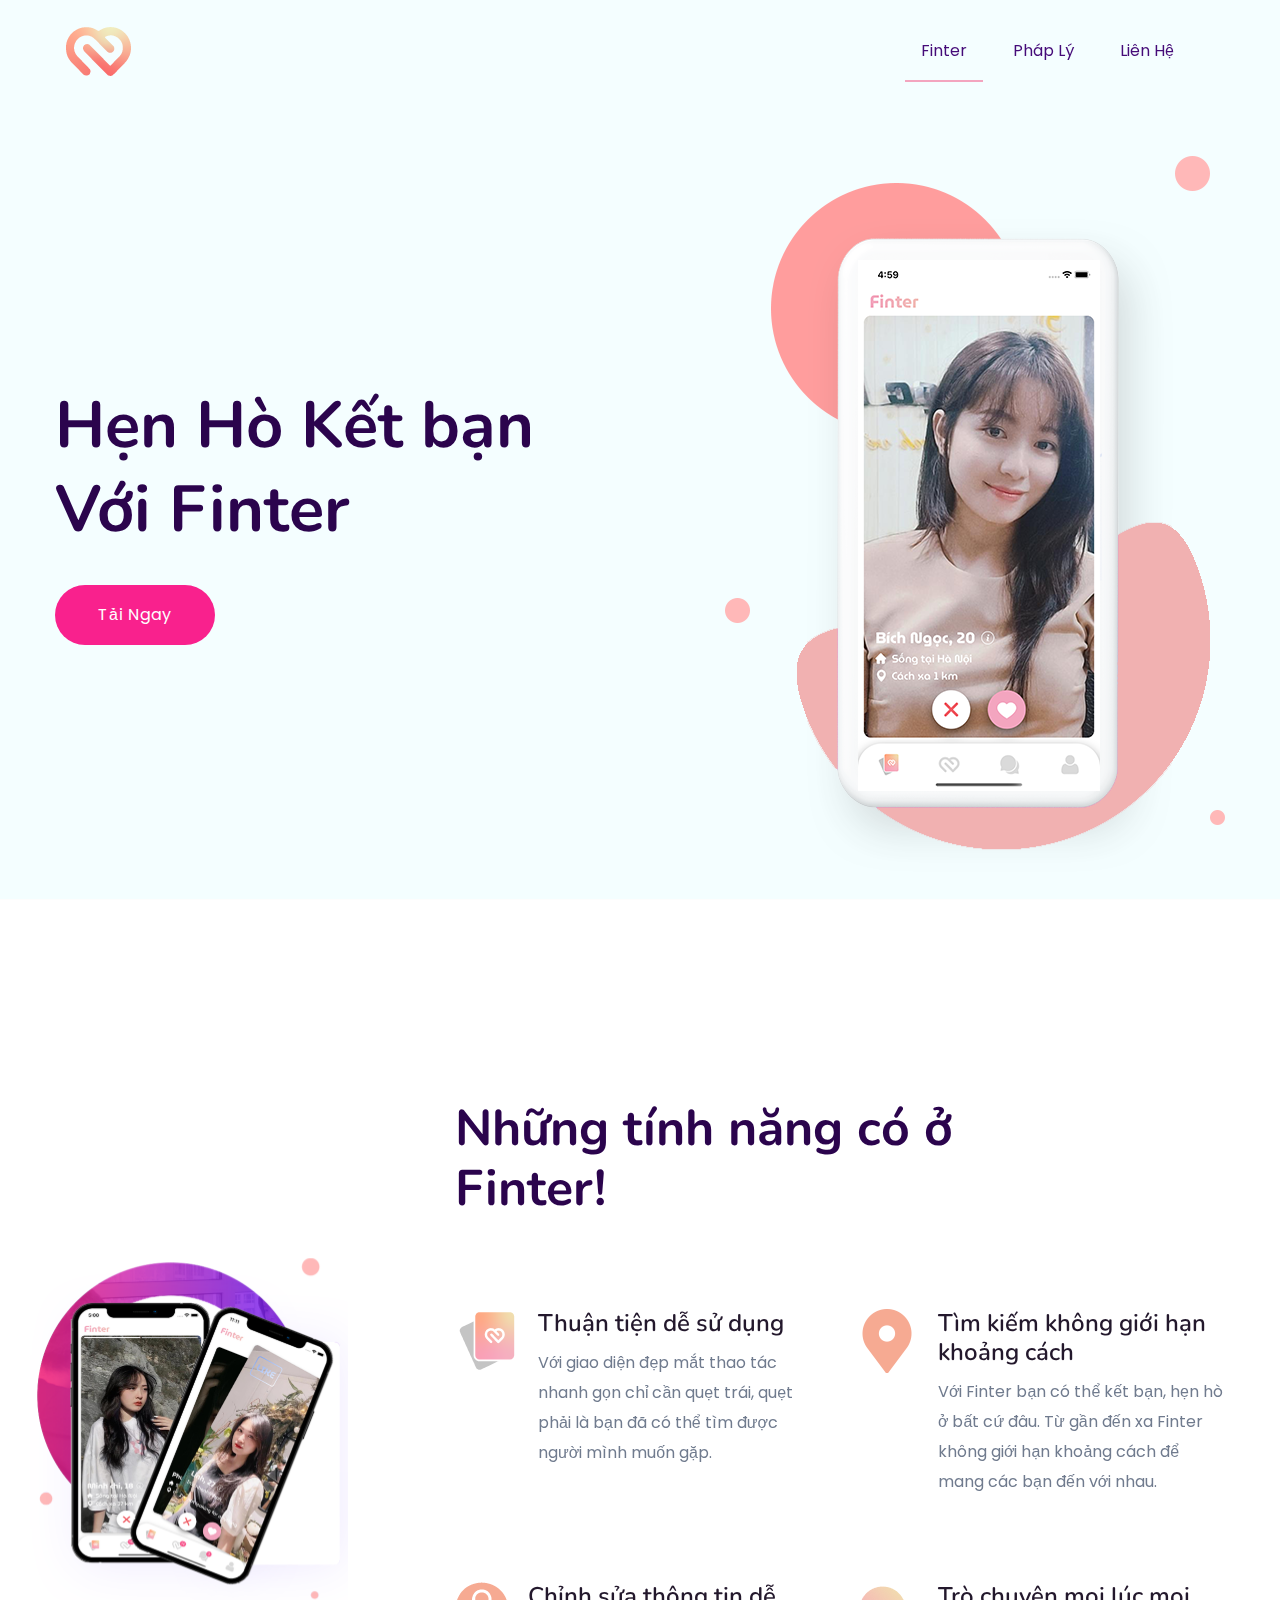
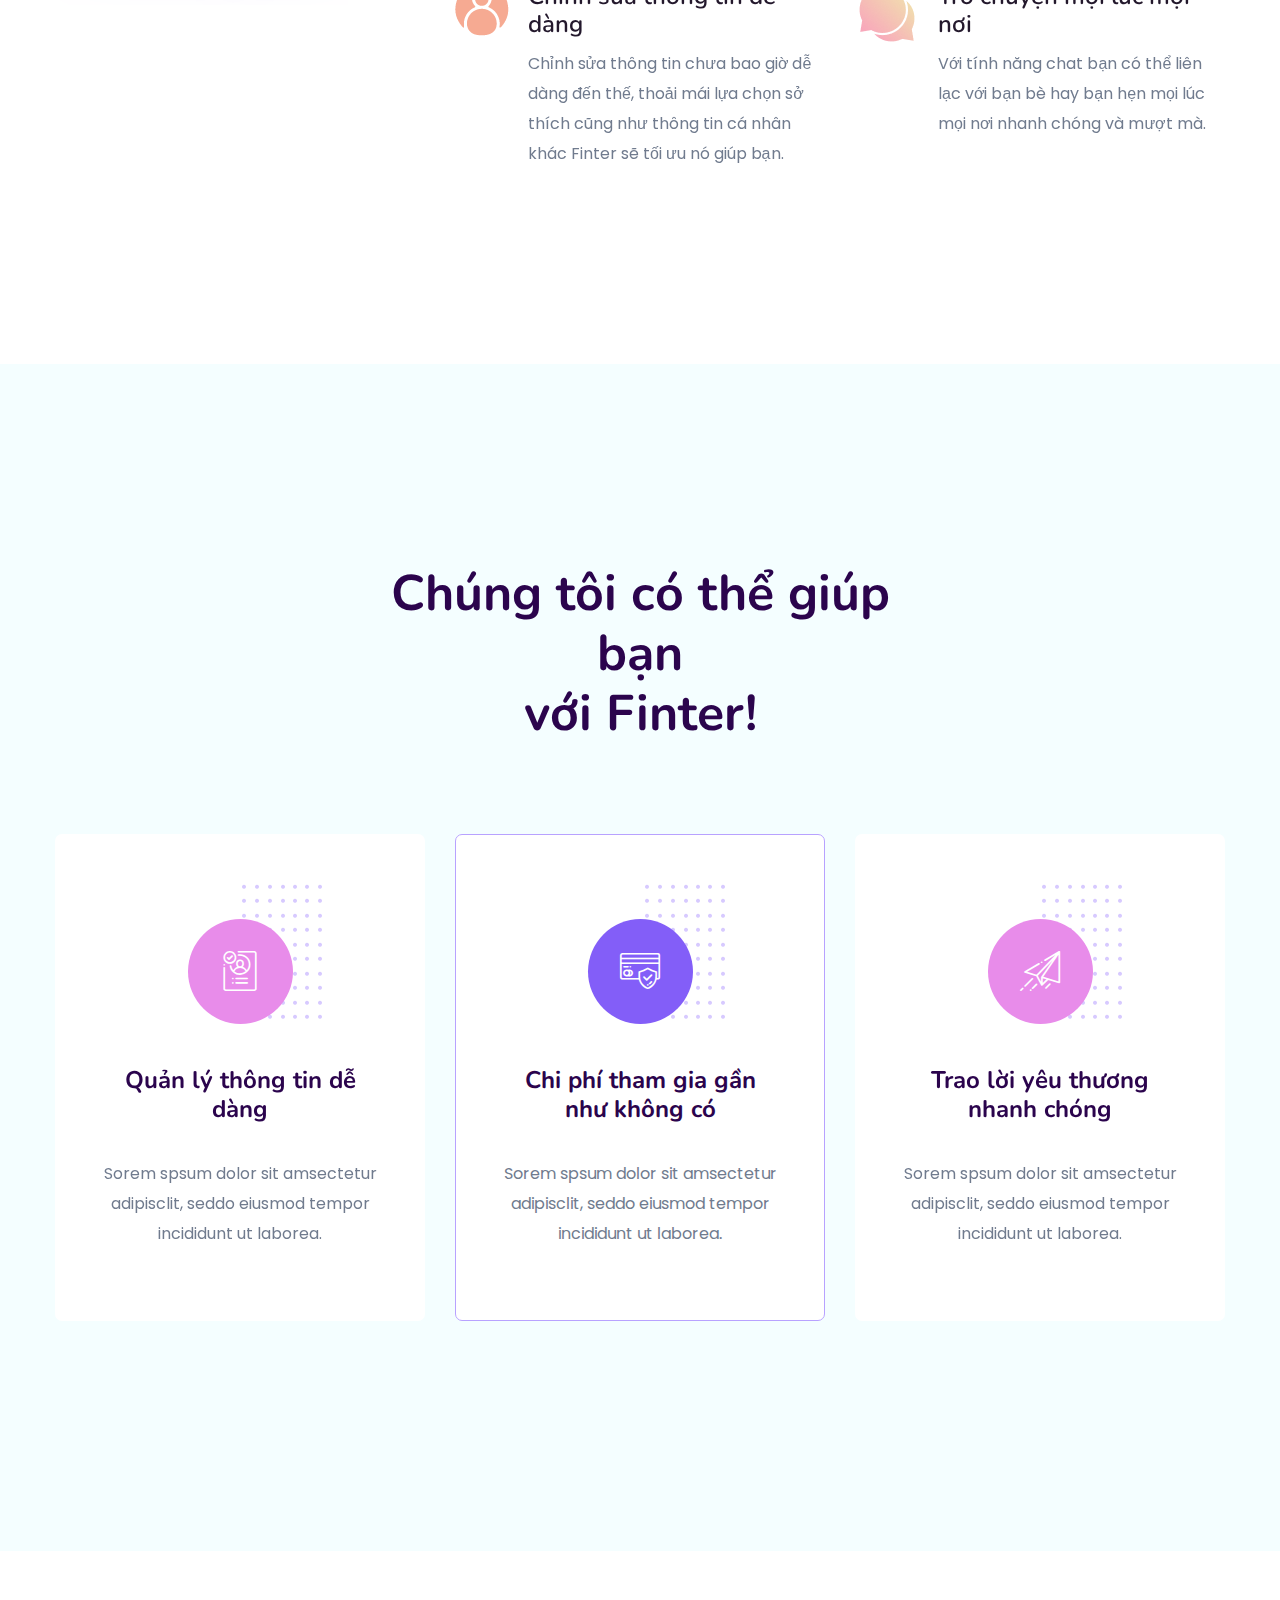
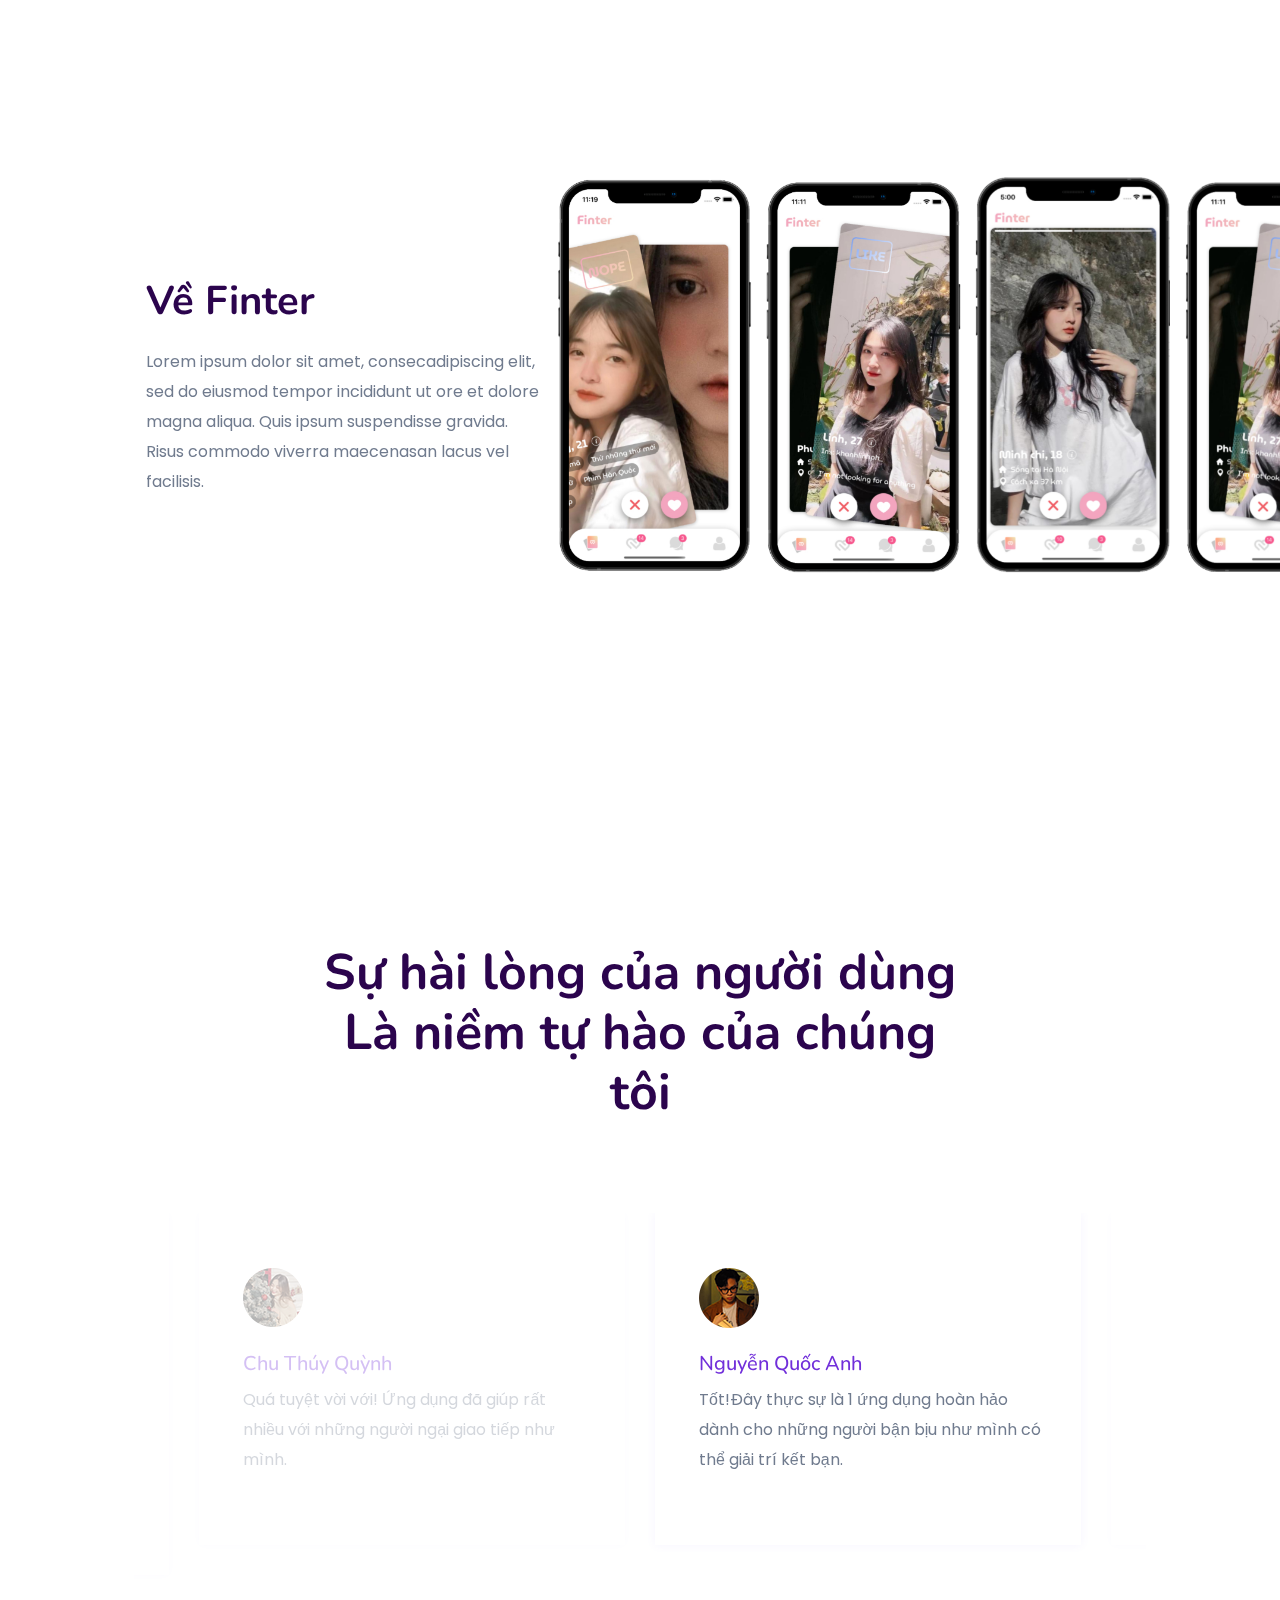
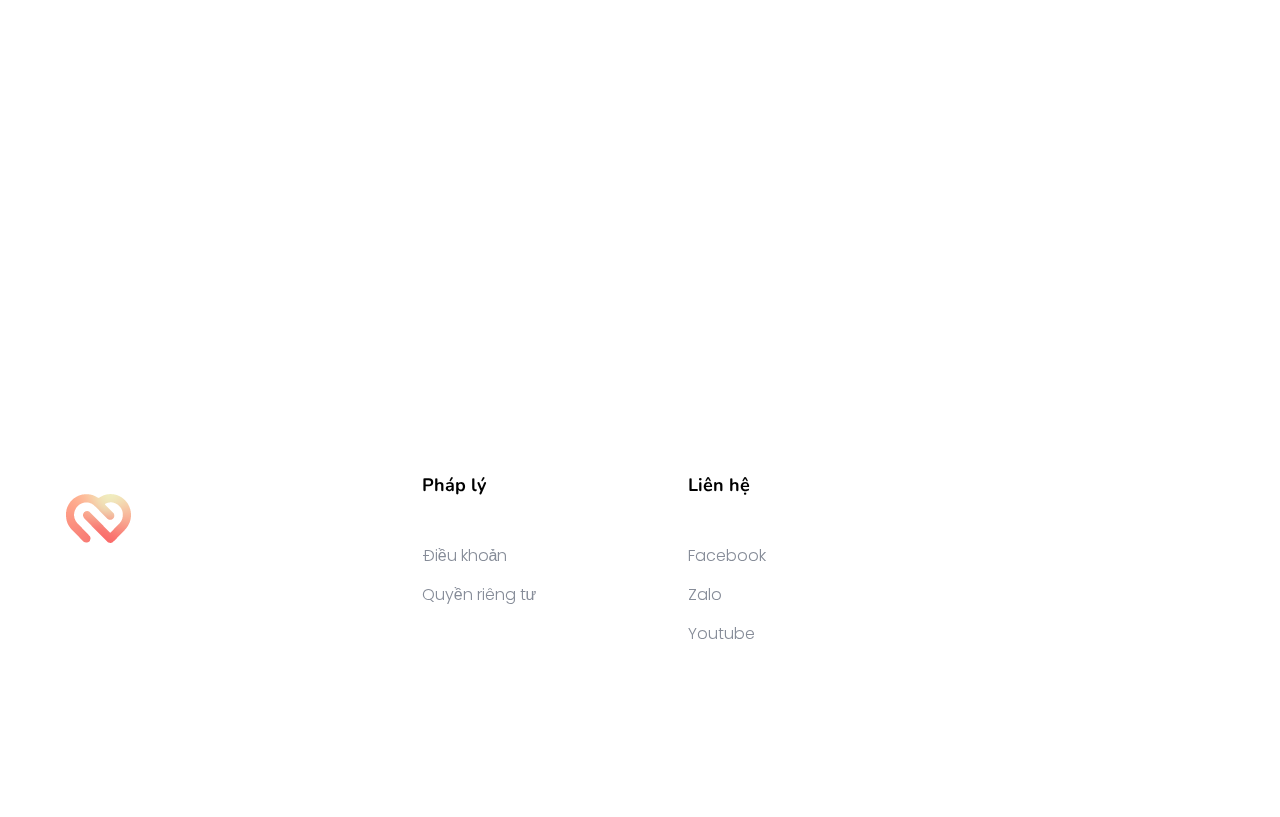
==== commit 5a343a5d: "fix btn Download" ====
--- a/index.html
+++ b/index.html
@@ -98,7 +98,7 @@
                                     <!-- Slider btn -->
                                    <div class="slider-btns">
                                         <!-- Hero-btn -->
-                                        <a data-animation="fadeInLeft" data-delay="1.0s" href="services.html" class="btn radius-btn">Tải ngay</a>
+                                        <a data-animation="fadeInLeft" data-delay="1.0s" href="Dowload.html" class="btn radius-btn">Tải ngay</a>
                                         <!-- Video Btn -->
                                         <!-- <a data-animation="fadeInRight" data-delay="1.0s" class="popup-video video-btn ani-btn" href="https://www.youtube.com/watch?v=1aP-TXUpNoU"><i class="fas fa-play"></i></a> -->
                                    </div>
@@ -505,9 +505,7 @@
                 <div class="row align-items-center">
                     <div class="col-xl-12 ">
                         <div class="footer-copy-right">
-                           <!-- <p>Link back to Colorlib can't be removed. Template is licensed under CC BY 3.0.
-  Copyright &copy;<script>document.write(new Date().getFullYear());</script> All rights reserved | This template is made with <i class="ti-heart" aria-hidden="true"></i> by <a href="https://colorlib.com" target="_blank">Colorlib</a>
-  <!-- Link back to Colorlib can't be removed. Template is licensed under CC BY 3.0. --></p> 
+                           
                         </div>
                     </div>
                 </div>
